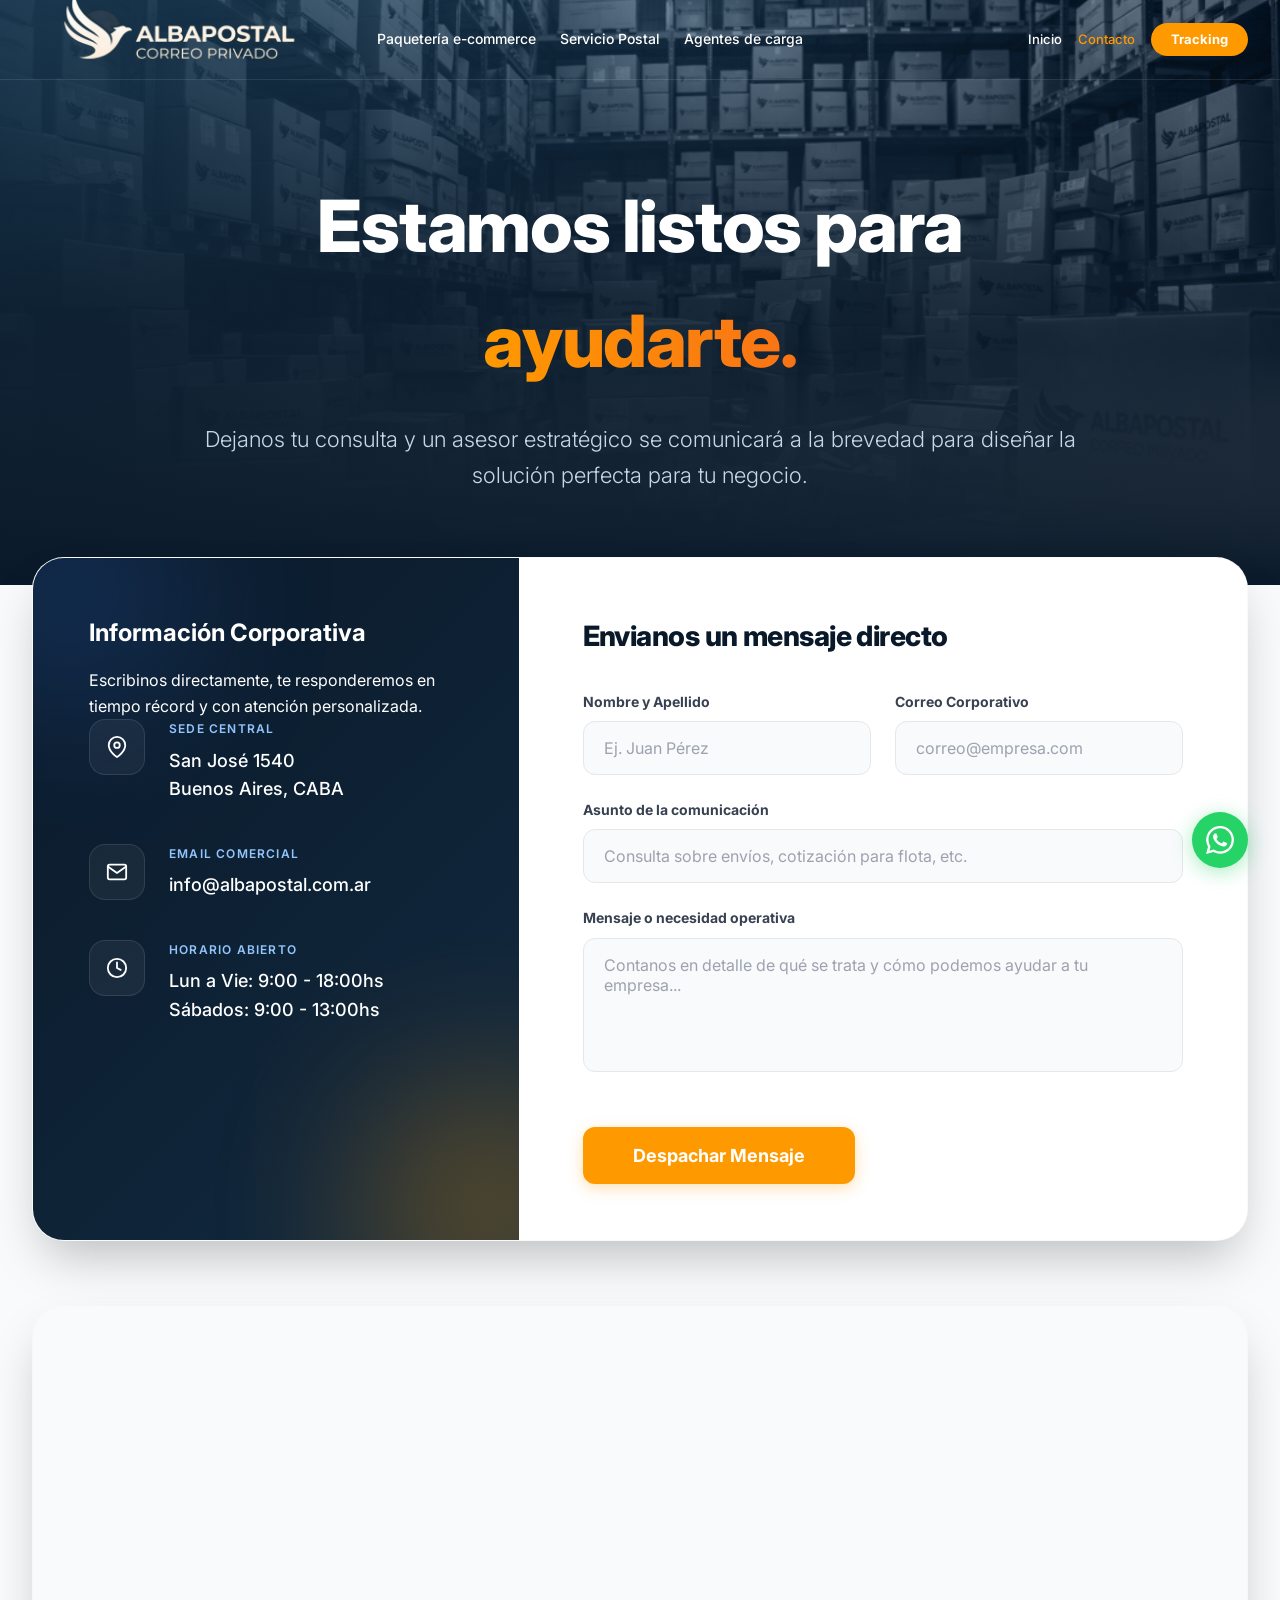
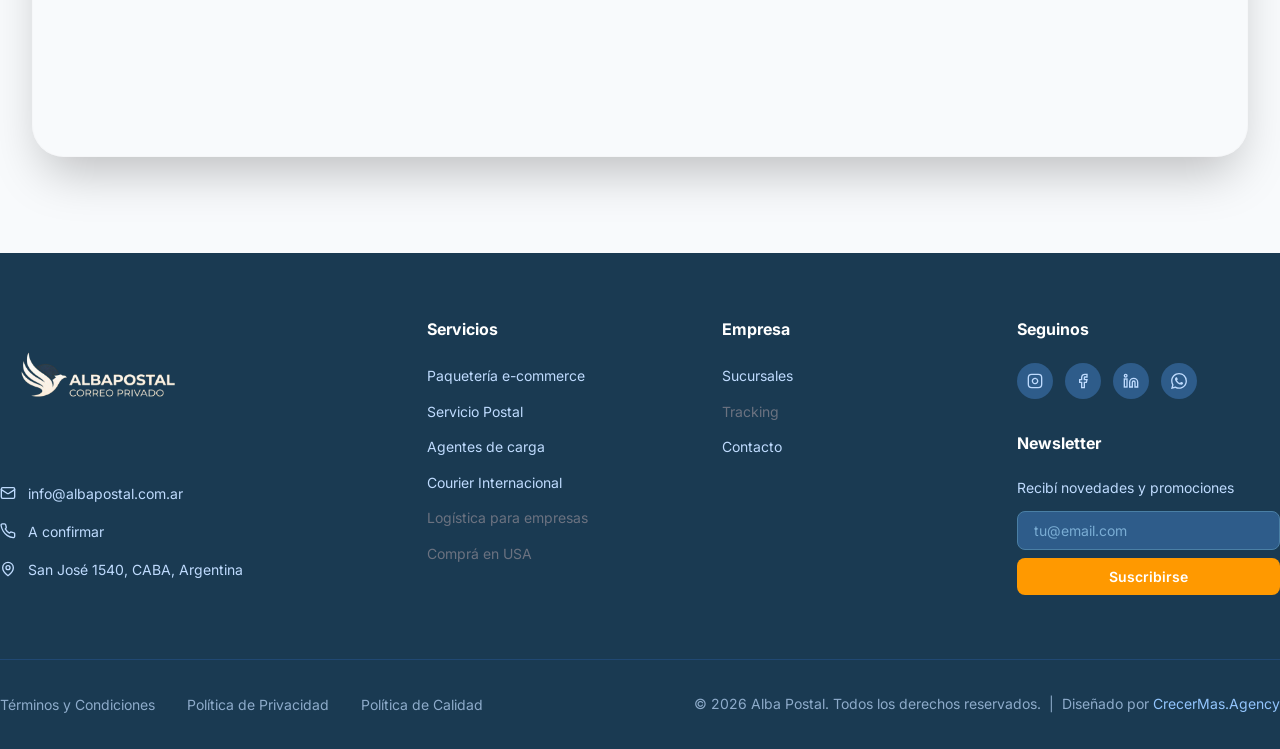
==== contacto.html @ b456ef8b "Initial commit: Alba Postal HTML/CSS/JS — full site Co-Authored-By: Claude Sonnet 4.6 <noreply@anthr" ====
<!DOCTYPE html>
<html lang="es">
<head>
  <meta charset="UTF-8">
  <meta name="viewport" content="width=device-width, initial-scale=1.0">
  <title>Contacto — Alba Postal</title>
  <meta name="description" content="Contactá a Alba Postal. Sede Central: San José 1540, CABA. Email: info@albapostal.com.ar">
  <link rel="preconnect" href="https://fonts.googleapis.com">
  <link rel="preconnect" href="https://fonts.gstatic.com" crossorigin>
  <link href="https://fonts.googleapis.com/css2?family=Inter:wght@300;400;500;600;700;800;900&display=swap" rel="stylesheet">
  <link rel="stylesheet" href="/css/styles.css">
</head>
<body>
  <div id="navbar-placeholder"></div>

  <div class="contacto-page">
    <!-- Dark background header -->
    <div class="contacto-bg">
      <img src="/images/contact_bg.jpg" alt="Contacto Alba Postal">
      <div class="contacto-overlay-grad"></div>
    </div>

    <div class="container contacto-inner">
      <!-- Header -->
      <div class="contacto-header">
        <h1>Estamos listos para <span class="gradient-text">ayudarte.</span></h1>
        <p>Dejanos tu consulta y un asesor estratégico se comunicará a la brevedad para diseñar la solución perfecta para tu negocio.</p>
      </div>

      <!-- Card -->
      <div class="contacto-card">
        <!-- Dark info panel -->
        <div class="contacto-dark">
          <div style="position:relative;z-index:1">
            <h3>Información Corporativa</h3>
            <p>Escribinos directamente, te responderemos en tiempo récord y con atención personalizada.</p>
            <div class="contacto-info-list">
              <div class="contacto-info-item">
                <div class="contacto-info-icon">
                  <svg width="22" height="22" viewBox="0 0 24 24" fill="none" stroke="white" stroke-width="2" stroke-linecap="round" stroke-linejoin="round"><path d="M21 10c0 7-9 13-9 13s-9-6-9-13a9 9 0 0 1 18 0z"/><circle cx="12" cy="10" r="3"/></svg>
                </div>
                <div>
                  <div class="contacto-info-label">Sede Central</div>
                  <div class="contacto-info-val">San José 1540<br>Buenos Aires, CABA</div>
                </div>
              </div>
              <div class="contacto-info-item">
                <div class="contacto-info-icon">
                  <svg width="22" height="22" viewBox="0 0 24 24" fill="none" stroke="white" stroke-width="2" stroke-linecap="round" stroke-linejoin="round"><path d="M4 4h16c1.1 0 2 .9 2 2v12c0 1.1-.9 2-2 2H4c-1.1 0-2-.9-2-2V6c0-1.1.9-2 2-2z"/><polyline points="22,6 12,13 2,6"/></svg>
                </div>
                <div>
                  <div class="contacto-info-label">Email Comercial</div>
                  <div class="contacto-info-val">info@albapostal.com.ar</div>
                </div>
              </div>
              <div class="contacto-info-item">
                <div class="contacto-info-icon">
                  <svg width="22" height="22" viewBox="0 0 24 24" fill="none" stroke="white" stroke-width="2" stroke-linecap="round" stroke-linejoin="round"><circle cx="12" cy="12" r="10"/><polyline points="12 6 12 12 16 14"/></svg>
                </div>
                <div>
                  <div class="contacto-info-label">Horario Abierto</div>
                  <div class="contacto-info-val">Lun a Vie: 9:00 - 18:00hs<br>Sábados: 9:00 - 13:00hs</div>
                </div>
              </div>
            </div>
          </div>
        </div>

        <!-- Form panel -->
        <div class="contacto-form-side">
          <h3>Envianos un mensaje directo</h3>
          <form class="service-form" style="display:flex;flex-direction:column;gap:1.5rem">
            <div style="display:grid;gap:1.5rem;grid-template-columns:1fr" class="contact-form-grid">
              <div>
                <label class="contacto-label">Nombre y Apellido</label>
                <input type="text" class="contacto-input" placeholder="Ej. Juan Pérez">
              </div>
              <div>
                <label class="contacto-label">Correo Corporativo</label>
                <input type="email" class="contacto-input" placeholder="correo@empresa.com">
              </div>
            </div>
            <div>
              <label class="contacto-label">Asunto de la comunicación</label>
              <input type="text" class="contacto-input" placeholder="Consulta sobre envíos, cotización para flota, etc.">
            </div>
            <div>
              <label class="contacto-label">Mensaje o necesidad operativa</label>
              <textarea rows="5" class="contacto-input" placeholder="Contanos en detalle de qué se trata y cómo podemos ayudar a tu empresa..."></textarea>
            </div>
            <div style="padding-top:1.5rem">
              <button type="submit" class="btn btn-accent btn-lg" style="padding-left:3rem;padding-right:3rem">Despachar Mensaje</button>
            </div>
          </form>
        </div>
      </div>

      <!-- Map -->
      <div class="contacto-map">
        <iframe
          src="https://maps.google.com/maps?q=San%20Jos%C3%A9%201540%2C%20Buenos%20Aires%2C%20Argentina&t=&z=15&ie=UTF8&iwloc=&output=embed"
          width="100%" height="450"
          style="border:0" allowfullscreen loading="lazy"
          referrerpolicy="no-referrer-when-downgrade"
          title="Ubicación Alba Postal">
        </iframe>
      </div>
    </div>
  </div>

  <div id="footer-placeholder"></div>
  <script src="/js/components.js"></script>
  <script src="/js/main.js"></script>
  <style>
    @media (min-width: 768px) { .contact-form-grid { grid-template-columns: 1fr 1fr !important; } }
  </style>
</body>
</html>
---- css/styles.css ----
/* ===========================
   ALBA POSTAL — CSS
   =========================== */

/* --- Variables --- */
:root {
  --primary:   #1A3A52;
  --secondary: #2E5C8A;
  --accent:    #FF9900;
  --light:     #F5F7FA;
  --dark:      #2C3E50;
  --navy:      #0A1929;
  --white:     #ffffff;
  --gray-50:   #F8FAFC;
  --gray-100:  #f3f4f6;
  --gray-200:  #e5e7eb;
  --gray-400:  #9ca3af;
  --gray-500:  #6b7280;
  --gray-600:  #4b5563;
  --gray-700:  #374151;
  --blue-100:  #dbeafe;
  --blue-200:  #bfdbfe;
  --font:      'Inter', system-ui, -apple-system, sans-serif;
  --radius-xl:  1rem;
  --radius-2xl: 1.5rem;
  --radius-3xl: 2rem;
  --shadow-md:  0 4px 6px -1px rgba(0,0,0,.1), 0 2px 4px -1px rgba(0,0,0,.06);
  --shadow-lg:  0 10px 15px -3px rgba(0,0,0,.1), 0 4px 6px -2px rgba(0,0,0,.05);
  --shadow-xl:  0 20px 25px -5px rgba(0,0,0,.1), 0 10px 10px -5px rgba(0,0,0,.04);
  --shadow-2xl: 0 25px 50px -12px rgba(0,0,0,.25);
}

/* --- Reset --- */
*, *::before, *::after { box-sizing: border-box; margin: 0; padding: 0; }
html { scroll-behavior: smooth; }
body { font-family: var(--font); color: var(--dark); background: #fff; line-height: 1.6; -webkit-font-smoothing: antialiased; }
img { display: block; max-width: 100%; }
a { text-decoration: none; }
button { cursor: pointer; font-family: inherit; border: none; background: none; }
ul { list-style: none; }
input, textarea, select { font-family: inherit; }

/* --- Container --- */
.container {
  max-width: 1280px;
  margin: 0 auto;
  padding: 0 1rem;
}
@media (min-width: 640px)  { .container { padding: 0 1.5rem; } }
@media (min-width: 1024px) { .container { padding: 0 2rem; } }

/* ===========================
   BUTTONS
   =========================== */
.btn {
  display: inline-flex;
  align-items: center;
  justify-content: center;
  gap: .5rem;
  font-weight: 700;
  border-radius: .75rem;
  transition: all .25s ease;
  cursor: pointer;
  white-space: nowrap;
  border: 2px solid transparent;
}
.btn-sm  { padding: .5rem 1.25rem; font-size: .875rem; }
.btn-md  { padding: .75rem 1.5rem; font-size: 1rem; }
.btn-lg  { padding: 1rem 2rem; font-size: 1.125rem; }

.btn-accent {
  background: var(--accent);
  color: #fff;
  border-color: var(--accent);
  box-shadow: 0 4px 15px rgba(255,153,0,.3);
}
.btn-accent:hover {
  background: #e68900;
  border-color: #e68900;
  transform: translateY(-2px);
  box-shadow: 0 8px 25px rgba(255,153,0,.4);
}
.btn-primary {
  background: var(--primary);
  color: #fff;
  border-color: var(--primary);
}
.btn-primary:hover {
  background: var(--secondary);
  border-color: var(--secondary);
  transform: translateY(-2px);
}
.btn-outline {
  background: transparent;
  color: var(--primary);
  border-color: var(--primary);
}
.btn-outline:hover {
  background: var(--primary);
  color: #fff;
  transform: translateY(-2px);
}
.btn-outline-white {
  background: transparent;
  color: #fff;
  border-color: rgba(255,255,255,.4);
}
.btn-outline-white:hover {
  background: rgba(255,255,255,.1);
  border-color: #fff;
}
.btn:disabled {
  opacity: .6;
  cursor: not-allowed;
  transform: none !important;
}

/* ===========================
   NAVBAR
   =========================== */
.navbar {
  position: fixed;
  top: 0; left: 0; right: 0;
  z-index: 1000;
  height: 80px;
  transition: background .4s ease, box-shadow .4s ease, border-color .4s ease;
  border-bottom: 1px solid transparent;
}
.navbar.transparent {
  background: transparent;
  border-bottom-color: rgba(255,255,255,.1);
}
.navbar.scrolled {
  background: rgba(255,255,255,.97);
  backdrop-filter: blur(20px);
  box-shadow: 0 10px 40px -10px rgba(0,0,0,.1);
  border-bottom-color: var(--gray-100);
}
.navbar-inner {
  display: flex;
  align-items: center;
  justify-content: space-between;
  gap: 1.5rem;
  height: 100%;
}
.navbar-logo img {
  height: 80px;
  width: auto;
  object-fit: contain;
  transform: scale(2.5);
  transform-origin: left center;
}
@media (max-width: 1279px) {
  .navbar-logo img {
    height: 48px;
    transform: none;
  }
}
@media (max-width: 639px) {
  .navbar-logo img { height: 40px; }
}
.navbar-nav {
  display: flex;
  flex: 1;
  justify-content: center;
  align-items: center;
  gap: 1.5rem;
}
.navbar-nav a {
  font-size: .875rem;
  font-weight: 500;
  white-space: nowrap;
  transition: color .2s;
}
.navbar.transparent .navbar-nav a       { color: #fff; }
.navbar.transparent .navbar-nav a:hover { color: var(--blue-200); }
.navbar.scrolled   .navbar-nav a        { color: var(--dark); }
.navbar.scrolled   .navbar-nav a:hover  { color: var(--accent); }
.navbar-nav a.active { color: var(--accent) !important; }

.navbar-right {
  display: flex;
  align-items: center;
  gap: 1rem;
  flex-shrink: 0;
}
.navbar-right a {
  font-size: .8125rem;
  font-weight: 500;
  white-space: nowrap;
  transition: color .2s;
}
.navbar.transparent .navbar-right a        { color: #fff; }
.navbar.transparent .navbar-right a:hover  { color: var(--blue-200); }
.navbar.scrolled   .navbar-right a         { color: var(--dark); }
.navbar.scrolled   .navbar-right a:hover   { color: var(--accent); }
.navbar-right a.active { color: var(--accent) !important; }

.tracking-badge {
  display: inline-flex;
  align-items: center;
  padding: .375rem 1.25rem;
  border-radius: 9999px;
  background: var(--accent);
  color: #fff;
  font-size: .8125rem;
  font-weight: 700;
  cursor: not-allowed;
}

/* Hamburger */
.hamburger {
  display: none;
  padding: .5rem;
  border-radius: .5rem;
  transition: background .2s;
}
.navbar.transparent .hamburger { color: #fff; }
.navbar.scrolled   .hamburger  { color: var(--dark); }
.hamburger:hover { background: rgba(128,128,128,.1); }

/* Mobile menu */
.mobile-menu {
  display: none;
  background: #fff;
  border-top: 1px solid var(--gray-100);
  box-shadow: 0 15px 30px rgba(0,0,0,.1);
}
.mobile-menu.open { display: block; }
.mobile-menu-inner {
  max-width: 1280px;
  margin: 0 auto;
  padding: 1rem 1rem 1.25rem;
  display: flex;
  flex-direction: column;
  gap: .5rem;
}
.mobile-menu a {
  display: block;
  padding: .5rem .75rem;
  border-radius: .5rem;
  font-weight: 500;
  color: var(--dark);
  transition: background .15s, color .15s;
}
.mobile-menu a:hover { background: var(--light); color: var(--accent); }
.mobile-menu-label {
  padding: .5rem .75rem 0;
  font-size: .75rem;
  font-weight: 700;
  color: var(--gray-400);
  text-transform: uppercase;
  letter-spacing: .1em;
}
.mobile-menu-sub { padding-left: 1rem; border-left: 2px solid var(--light); margin-left: .75rem; }
.mobile-menu-sub a { font-size: .875rem; color: var(--gray-700); }
.mobile-tracking-badge {
  display: block;
  text-align: center;
  padding: .5rem .75rem;
  background: var(--accent);
  color: #fff;
  border-radius: .5rem;
  font-size: .875rem;
  font-weight: 700;
  cursor: not-allowed;
  margin-top: .5rem;
}

@media (max-width: 1279px) {
  .navbar-nav, .navbar-right { display: none; }
  .hamburger { display: flex; align-items: center; justify-content: center; }
}

/* ===========================
   FOOTER
   =========================== */
.footer {
  background: var(--primary);
  color: #fff;
}
.footer-inner {
  padding: 4rem 0 2rem;
}
.footer-grid {
  display: grid;
  grid-template-columns: 1fr;
  gap: 3rem 2rem;
  margin-bottom: 4rem;
}
@media (min-width: 768px)  { .footer-grid { grid-template-columns: 1fr 1fr; } }
@media (min-width: 1024px) { .footer-grid { grid-template-columns: 1.5fr 1fr 1fr 1fr; } }

.footer-logo img { max-width: 200px; height: auto; }
.footer-contact { margin-top: 2rem; display: flex; flex-direction: column; gap: 1rem; }
.footer-contact-item { display: flex; align-items: flex-start; gap: .75rem; font-size: .875rem; color: var(--blue-200); }
.footer-contact-item a { color: inherit; transition: color .2s; }
.footer-contact-item a:hover { color: var(--accent); }
.footer-contact-item svg { flex-shrink: 0; margin-top: 2px; }

.footer-col h4 { font-size: 1rem; font-weight: 700; margin-bottom: 1.25rem; }
.footer-col ul { display: flex; flex-direction: column; gap: .625rem; }
.footer-col ul a { font-size: .875rem; color: var(--blue-200); transition: color .2s; }
.footer-col ul a:hover { color: var(--accent); }
.footer-col ul .disabled { font-size: .875rem; color: var(--gray-500); cursor: not-allowed; }

.social-links { display: flex; gap: .75rem; margin-bottom: 2rem; }
.social-link {
  width: 2.25rem; height: 2.25rem;
  border-radius: 50%;
  background: var(--secondary);
  color: var(--blue-200);
  display: flex; align-items: center; justify-content: center;
  transition: background .2s, color .2s;
}
.social-link:hover { background: var(--accent); color: #fff; }

.newsletter-form { display: flex; flex-direction: column; gap: .5rem; }
.newsletter-form p { font-size: .875rem; color: var(--blue-200); margin-bottom: .25rem; }
.newsletter-input {
  width: 100%;
  padding: .625rem 1rem;
  border-radius: .5rem;
  border: 1px solid #4a7fa5;
  background: var(--secondary);
  color: #fff;
  font-size: .875rem;
  outline: none;
  transition: border-color .2s;
}
.newsletter-input::placeholder { color: #7aadd4; }
.newsletter-input:focus { border-color: var(--accent); }
.newsletter-btn {
  width: 100%;
  padding: .625rem 1rem;
  border-radius: .5rem;
  background: var(--accent);
  color: #fff;
  font-size: .875rem;
  font-weight: 600;
  transition: background .2s;
}
.newsletter-btn:hover { background: #e68900; }

.footer-bottom {
  border-top: 1px solid rgba(59,130,246,.2);
  padding-top: 2rem;
  display: flex;
  flex-direction: column;
  align-items: center;
  gap: 1rem;
  text-align: center;
}
@media (min-width: 1024px) {
  .footer-bottom { flex-direction: row; justify-content: space-between; text-align: left; }
}
.footer-legal { display: flex; flex-wrap: wrap; justify-content: center; gap: .5rem 2rem; }
.footer-legal a { font-size: .875rem; color: rgba(191,219,254,.7); transition: color .2s; }
.footer-legal a:hover { color: #fff; }
.footer-copy { font-size: .875rem; color: rgba(191,219,254,.7); }
.footer-copy a { color: #93c5fd; transition: color .2s; }
.footer-copy a:hover { color: #fff; }

/* ===========================
   WHATSAPP FLOAT
   =========================== */
.whatsapp-float {
  position: fixed;
  bottom: 2rem;
  right: 2rem;
  z-index: 999;
  width: 3.5rem; height: 3.5rem;
  border-radius: 50%;
  background: #25D366;
  color: #fff;
  display: flex; align-items: center; justify-content: center;
  box-shadow: 0 4px 20px rgba(37,211,102,.4);
  transition: transform .3s, box-shadow .3s;
  animation: bounce 2s infinite;
}
.whatsapp-float:hover {
  transform: scale(1.1) !important;
  animation: none;
  box-shadow: 0 8px 30px rgba(37,211,102,.5);
}
@keyframes bounce {
  0%, 100% { transform: translateY(0); }
  50%       { transform: translateY(-8px); }
}

/* ===========================
   ANIMATIONS
   =========================== */
@keyframes fadeInUp {
  from { opacity: 0; transform: translateY(24px); }
  to   { opacity: 1; transform: translateY(0); }
}
@keyframes pulse {
  0%, 100% { opacity: 1; }
  50%       { opacity: .5; }
}
@keyframes spin {
  to { transform: rotate(360deg); }
}
.animate-fade-in-up { animation: fadeInUp .8s ease-out forwards; }
.animate-pulse { animation: pulse 2s cubic-bezier(.4,0,.6,1) infinite; }

/* ===========================
   COMMON SECTION STYLES
   =========================== */
.section-tag {
  display: block;
  font-size: .75rem;
  font-weight: 700;
  text-transform: uppercase;
  letter-spacing: .15em;
  color: var(--accent);
  margin-bottom: 1rem;
}
.section-title {
  font-size: clamp(2rem, 5vw, 3.5rem);
  font-weight: 800;
  color: var(--primary);
  line-height: 1.1;
  letter-spacing: -.02em;
}
.section-subtitle {
  font-size: 1.125rem;
  color: var(--gray-500);
  max-width: 42rem;
  line-height: 1.7;
}
.gradient-text {
  background: linear-gradient(to right, var(--accent), #f97316);
  -webkit-background-clip: text;
  background-clip: text;
  -webkit-text-fill-color: transparent;
}

/* ===========================
   HERO (HOME)
   =========================== */
.hero {
  position: relative;
  min-height: 100vh;
  background: var(--navy);
  display: flex; align-items: center; justify-content: center;
  overflow: hidden;
}
.hero-slide {
  position: absolute;
  inset: 0;
  opacity: 0;
  transition: opacity 1s ease-in-out;
}
.hero-slide.active { opacity: 1; }
.hero-slide img {
  width: 100%; height: 100%;
  object-fit: cover;
  opacity: .8;
}
.hero-overlay-t {
  position: absolute; inset: 0;
  background: linear-gradient(to top, var(--navy), rgba(10,25,41,.7) 50%, transparent);
}
.hero-overlay-l {
  position: absolute; inset: 0;
  background: linear-gradient(to right, rgba(26,58,82,.9), transparent);
}
.hero-grid-overlay {
  position: absolute; inset: 0;
  background-image: url("data:image/svg+xml,%3Csvg width='40' height='40' xmlns='http://www.w3.org/2000/svg'%3E%3Cpath d='M0 0h40v1v39H0z' fill='rgba(255,255,255,0.03)'/%3E%3C/svg%3E");
  opacity: .3;
  mix-blend-mode: overlay;
  pointer-events: none;
}
.hero-content {
  position: relative; z-index: 10;
  width: 100%;
  padding: 7rem 0 4rem;
}
.hero-tag {
  display: inline-flex;
  align-items: center;
  gap: .5rem;
  padding: .375rem 1rem;
  border-radius: 9999px;
  background: rgba(255,255,255,.05);
  border: 1px solid rgba(255,255,255,.1);
  backdrop-filter: blur(8px);
  margin-bottom: 1.5rem;
}
.hero-tag-dot {
  width: 8px; height: 8px;
  border-radius: 50%;
  background: var(--accent);
  animation: pulse 2s infinite;
  flex-shrink: 0;
}
.hero-tag span:last-child {
  font-size: .75rem;
  font-weight: 500;
  letter-spacing: .1em;
  text-transform: uppercase;
  color: var(--blue-100);
}
.hero-h1 {
  font-size: clamp(2.25rem, 5vw, 5rem);
  font-weight: 900;
  color: #fff;
  line-height: 1.08;
  letter-spacing: -.03em;
  margin-bottom: 1.5rem;
  text-shadow: 0 4px 30px rgba(0,0,0,.4);
}
.hero-p {
  font-size: clamp(1rem, 2vw, 1.375rem);
  color: rgba(219,234,254,.9);
  font-weight: 300;
  max-width: 42rem;
  margin-bottom: 2.5rem;
  line-height: 1.7;
}
.hero-dots {
  position: absolute;
  bottom: 2rem; left: 50%;
  transform: translateX(-50%);
  display: flex; gap: .625rem;
  z-index: 10;
}
.hero-dot {
  width: 8px; height: 8px;
  border-radius: 9999px;
  background: rgba(255,255,255,.3);
  border: none;
  cursor: pointer;
  transition: background .3s, width .3s;
}
.hero-dot.active { background: var(--accent); width: 24px; }

/* ===========================
   STATS
   =========================== */
.stats-section { padding: 4rem 0; background: #fff; }
.stats-title { font-size: clamp(1.5rem, 3vw, 2rem); font-weight: 700; color: var(--primary); text-align: center; margin-bottom: 3rem; }
.stats-grid { display: grid; grid-template-columns: repeat(2, 1fr); gap: 1.5rem; }
@media (min-width: 1024px) { .stats-grid { grid-template-columns: repeat(4, 1fr); } }
.stat-card {
  display: flex; flex-direction: column; align-items: center; text-align: center;
  padding: 2rem;
  background: var(--light);
  border-radius: var(--radius-xl);
  transition: box-shadow .3s, transform .3s;
}
.stat-card:hover { box-shadow: var(--shadow-lg); transform: translateY(-4px); }
.stat-icon { color: var(--accent); margin-bottom: 1rem; }
.stat-value { font-size: 2.25rem; font-weight: 700; color: var(--primary); margin-bottom: .25rem; }
.stat-label { font-size: .875rem; font-weight: 500; color: var(--gray-500); }

/* ===========================
   SERVICES SECTION (HOME)
   =========================== */
.services-section {
  padding: 6rem 0;
  background: linear-gradient(to bottom, var(--light), #fff);
  position: relative; overflow: hidden;
}
.services-section::before {
  content: '';
  position: absolute; top: 0; right: 0;
  width: 24rem; height: 24rem;
  background: rgba(255,153,0,.05);
  border-radius: 50%;
  filter: blur(60px);
  pointer-events: none;
}
.services-header { text-align: center; margin-bottom: 5rem; }
.services-grid { display: grid; gap: 1.5rem; grid-template-columns: 1fr; }
@media (min-width: 640px)  { .services-grid { grid-template-columns: repeat(2, 1fr); } }
@media (min-width: 1024px) { .services-grid { grid-template-columns: repeat(3, 1fr); } }

.service-card {
  display: flex; flex-direction: column;
  background: #fff;
  border: 1px solid var(--gray-100);
  border-radius: 1rem;
  overflow: hidden;
  transition: box-shadow .5s, transform .5s;
  opacity: 0; transform: translateY(3rem);
}
.service-card.visible { opacity: 1; transform: translateY(0); }
.service-card.active-card:hover { box-shadow: var(--shadow-2xl); transform: translateY(-12px); }
.service-card.inactive-card { cursor: not-allowed; }

.service-card-img {
  position: relative;
  height: 14rem;
  background: var(--navy);
  overflow: hidden;
}
.service-card-img img {
  width: 100%; height: 100%;
  object-fit: cover;
  transition: transform .7s ease, opacity .5s;
  mix-blend-mode: luminosity;
  opacity: .7;
}
.service-card.active-card:hover .service-card-img img { transform: scale(1.1); opacity: .9; }
.service-card.inactive-card .service-card-img img { opacity: .4; filter: grayscale(1); }
.service-card-gradient {
  position: absolute; inset: 0;
  background: linear-gradient(to top, var(--primary) 0%, rgba(26,58,82,.3) 60%, transparent);
  transition: opacity .5s;
}
.service-card-bar {
  position: absolute; bottom: 0; left: 0;
  height: 3px;
  background: var(--accent);
  width: 0;
  transition: width .5s ease;
}
.service-card.active-card:hover .service-card-bar { width: 100%; }
.service-card-title-img {
  position: absolute; bottom: 0; left: 0; right: 0;
  padding: 1.25rem;
  z-index: 2;
}
.service-card-title-img h3 { font-size: 1.125rem; font-weight: 700; color: #fff; line-height: 1.3; }
.service-badge {
  position: absolute; top: 1rem; right: 1rem;
  z-index: 3;
  font-size: .625rem;
  font-weight: 800;
  text-transform: uppercase;
  letter-spacing: .1em;
  color: #fff;
  padding: .375rem .75rem;
  border-radius: 9999px;
  backdrop-filter: blur(8px);
}
.service-badge.popular { background: var(--accent); box-shadow: 0 4px 12px rgba(255,153,0,.4); }
.service-badge.soon    { background: rgba(75,85,99,.8); }

.service-card-body {
  padding: 1.5rem;
  display: flex; flex-direction: column; flex: 1;
  position: relative;
}
.service-card-left-bar {
  position: absolute; left: 0; top: 1.5rem; bottom: 1.5rem;
  width: 2px; background: var(--accent);
  transform-origin: top;
  transform: scaleY(0);
  opacity: 0;
  transition: transform .5s, opacity .5s;
}
.service-card.active-card:hover .service-card-left-bar { transform: scaleY(1); opacity: 1; }
.service-card-body p { font-size: 1rem; color: var(--gray-600); line-height: 1.6; flex: 1; margin-bottom: 1.25rem; padding-left: .75rem; }
.service-card-link {
  display: inline-flex; align-items: center; gap: .5rem;
  font-size: .875rem; font-weight: 700;
  color: var(--secondary);
  padding-left: .75rem;
  transition: color .3s;
}
.service-card.active-card:hover .service-card-link { color: var(--accent); }
.service-card-link svg { transition: transform .3s; }
.service-card.active-card:hover .service-card-link svg { transform: translateX(8px); }
.service-unavailable {
  display: inline-flex; align-items: center; gap: .375rem;
  font-size: .875rem; font-weight: 500; color: var(--gray-400);
  padding-left: .75rem;
}
.service-unavailable-dot { width: 8px; height: 8px; border-radius: 50%; background: var(--gray-300); flex-shrink: 0; }

/* ===========================
   ABOUT SECTION
   =========================== */
.about-section { padding: 5rem 0; background: #fff; position: relative; overflow: hidden; }
.about-section::before {
  content: '';
  position: absolute; top: 0; right: 0;
  transform: translate(33%, -12%);
  width: 50rem; height: 50rem;
  background: var(--light);
  border-radius: 50%;
  filter: blur(80px);
  opacity: .6;
  pointer-events: none;
}
.about-grid { display: grid; gap: 4rem; align-items: stretch; }
@media (min-width: 1024px) { .about-grid { grid-template-columns: 1fr 1fr; } }
.about-img-wrap {
  position: relative;
  border-radius: 1.5rem;
  overflow: hidden;
  box-shadow: var(--shadow-2xl);
  min-height: 280px;
}
@media (min-width: 640px)  { .about-img-wrap { min-height: 400px; } }
@media (min-width: 1024px) { .about-img-wrap { min-height: 500px; } }
.about-img-wrap img {
  position: absolute; inset: 0;
  width: 100%; height: 100%;
  object-fit: cover;
  transition: transform 1s ease;
}
.about-img-wrap:hover img { transform: scale(1.05); }
.about-img-overlay1 {
  position: absolute; inset: 0;
  background: var(--navy);
  mix-blend-mode: color;
  opacity: .2;
  transition: opacity .5s;
}
.about-img-wrap:hover .about-img-overlay1 { opacity: 0; }
.about-img-overlay2 {
  position: absolute; inset: 0;
  background: linear-gradient(to top, rgba(10,25,41,.9) 0%, rgba(10,25,41,.2) 50%, transparent);
}
.about-img-footer {
  position: absolute; bottom: 2rem; left: 2rem; right: 2rem;
  display: flex; justify-content: space-between; align-items: flex-end;
}
.about-img-footer img { height: 5rem; width: auto; object-fit: contain; opacity: 1; transition: transform .5s; }
.about-img-wrap:hover .about-img-footer img { transform: translateY(-4px); }
.about-status {
  display: flex; align-items: center; gap: .5rem;
}
.about-status-dot {
  width: 8px; height: 8px;
  border-radius: 50%; background: var(--accent);
  animation: pulse 2s infinite;
}
.about-status span { font-size: .75rem; letter-spacing: .1em; text-transform: uppercase; font-weight: 600; color: rgba(255,255,255,.8); }

.about-content {}
.about-badge {
  display: inline-block;
  padding: .375rem 1rem;
  border-radius: 9999px;
  background: rgba(26,58,82,.05);
  border: 1px solid rgba(255,153,0,.2);
  color: var(--accent);
  font-size: .75rem; font-weight: 700;
  text-transform: uppercase;
  letter-spacing: .1em;
  margin-bottom: 1.5rem;
}
.about-h2 {
  font-size: clamp(1.75rem, 4vw, 3rem);
  font-weight: 800;
  color: var(--primary);
  line-height: 1.15;
  letter-spacing: -.02em;
  margin-bottom: 2rem;
}
.about-text { display: flex; flex-direction: column; gap: 1rem; margin-bottom: 2.5rem; }
.about-text p { font-size: 1rem; color: var(--gray-600); line-height: 1.75; font-weight: 300; }
@media (min-width: 640px) { .about-text p { font-size: 1.125rem; } }
.about-highlights { display: grid; grid-template-columns: 1fr 1fr; gap: 1rem; margin-bottom: 2.5rem; }
.about-highlight-item {
  display: flex; align-items: center; gap: .75rem;
  padding: .75rem;
  background: var(--light);
  border-radius: .75rem;
  border: 1px solid var(--gray-100);
}
.about-highlight-check {
  flex-shrink: 0;
  width: 1.5rem; height: 1.5rem;
  border-radius: 50%;
  background: var(--accent);
  display: flex; align-items: center; justify-content: center;
  box-shadow: 0 4px 10px rgba(255,153,0,.3);
}
.about-highlight-item span { font-size: .875rem; font-weight: 600; color: var(--primary); }

/* ===========================
   TRACKING SECTION
   =========================== */
.tracking-section {
  padding: 6rem 0;
  background: linear-gradient(135deg, var(--accent) 0%, #f97316 50%, #f59e0b 100%);
  position: relative; overflow: hidden;
}
.tracking-section::before {
  content: '';
  position: absolute; top: 0; left: 0;
  width: 600px; height: 600px;
  background: rgba(255,255,255,.1);
  border-radius: 50%;
  filter: blur(120px);
  transform: translate(-50%, -50%);
  pointer-events: none;
}
.tracking-section::after {
  content: '';
  position: absolute; bottom: 0; right: 0;
  width: 500px; height: 500px;
  background: rgba(251,191,36,.2);
  border-radius: 50%;
  filter: blur(100px);
  transform: translate(33%, 33%);
  pointer-events: none;
}
.tracking-bg-img {
  position: absolute; inset: 0;
  background: url('/images/box_ecommerce.jpg') center/cover no-repeat;
  opacity: .05;
  mix-blend-mode: multiply;
  pointer-events: none;
}
.tracking-grid {
  position: relative; z-index: 1;
  display: grid; gap: 4rem; align-items: center;
}
@media (min-width: 1024px) { .tracking-grid { grid-template-columns: 1fr 1.1fr; } }
.tracking-label {
  display: inline-flex; align-items: center; gap: .5rem;
  padding: .375rem 1rem;
  border: 1px solid rgba(255,255,255,.2);
  border-radius: 9999px;
  background: rgba(255,255,255,.1);
  backdrop-filter: blur(8px);
  font-size: .75rem; font-weight: 700;
  text-transform: uppercase; letter-spacing: .1em;
  color: rgba(255,255,255,.7);
  margin-bottom: 1.5rem;
}
.tracking-label-dot { width: 6px; height: 6px; border-radius: 50%; background: #fff; animation: pulse 2s infinite; flex-shrink: 0; }
.tracking-h2 {
  font-size: clamp(2.5rem, 5vw, 3.5rem);
  font-weight: 800;
  color: #fff;
  line-height: 1.1;
  letter-spacing: -.02em;
  margin-bottom: 1.5rem;
}
.tracking-h2 .highlight { color: #fff; text-shadow: 0 2px 8px rgba(0,0,0,.25); }
.tracking-p { font-size: 1.125rem; color: rgba(255,255,255,.75); font-weight: 300; line-height: 1.7; max-width: 28rem; margin-bottom: 2.5rem; }
.tracking-stats { display: grid; grid-template-columns: repeat(3, 1fr); gap: 1rem; margin-bottom: 2.5rem; }
.tracking-stat {
  text-align: center;
  background: rgba(255,255,255,.1);
  backdrop-filter: blur(8px);
  border: 1px solid rgba(255,255,255,.2);
  border-radius: 1rem;
  padding: 1rem .5rem;
}
.tracking-stat-val { font-size: 1.5rem; font-weight: 900; color: #fff; }
.tracking-stat-lbl { font-size: .75rem; color: rgba(255,255,255,.6); font-weight: 500; margin-top: 2px; }
.tracking-pills { display: flex; flex-wrap: wrap; gap: .625rem; }
.tracking-pill {
  display: inline-flex; align-items: center; gap: .375rem;
  padding: .5rem 1rem;
  background: rgba(255,255,255,.15);
  border: 1px solid rgba(255,255,255,.25);
  border-radius: 9999px;
  font-size: .875rem; font-weight: 600; color: #fff;
  backdrop-filter: blur(8px);
  transition: background .2s;
}
.tracking-pill:hover { background: rgba(255,255,255,.25); }
.tracking-pill-dot { width: 6px; height: 6px; border-radius: 50%; background: #fff; flex-shrink: 0; }
.tracking-card {
  background: #fff;
  border-radius: 2rem;
  padding: 2rem 2.5rem;
  box-shadow: 0 25px 60px rgba(120,60,0,.3);
  position: relative;
}
.tracking-card-bar {
  position: absolute; top: 0; left: 2rem; right: 2rem;
  height: 3px;
  background: linear-gradient(to right, var(--accent), #f59e0b, var(--accent));
  border-radius: 9999px;
  transform: translateY(-50%);
}
.tracking-card-header { display: flex; align-items: center; gap: 1rem; margin-bottom: 2rem; }
.tracking-card-icon {
  width: 3.5rem; height: 3.5rem;
  background: linear-gradient(135deg, var(--accent), #f59e0b);
  border-radius: 1rem;
  display: flex; align-items: center; justify-content: center;
  box-shadow: 0 8px 20px rgba(255,153,0,.3);
  flex-shrink: 0;
}
.tracking-card-header h3 { font-size: 1.25rem; font-weight: 800; color: var(--primary); }
.tracking-card-header p  { font-size: .875rem; color: var(--gray-400); }
.tracking-input-wrap { position: relative; }
.tracking-input {
  width: 100%;
  padding: 1rem 3.5rem 1rem 1.25rem;
  border-radius: .75rem;
  background: var(--gray-50);
  border: 2px solid var(--gray-200);
  font-family: monospace;
  font-size: 1rem;
  letter-spacing: .1em;
  color: var(--primary);
  outline: none;
  transition: border-color .2s;
}
.tracking-input::placeholder { color: var(--gray-400); letter-spacing: .05em; }
.tracking-input:focus { border-color: var(--accent); }
.tracking-input-icon { position: absolute; right: 1rem; top: 50%; transform: translateY(-50%); color: var(--gray-300); }
.tracking-submit {
  width: 100%;
  display: flex; align-items: center; justify-content: center; gap: .75rem;
  background: linear-gradient(to right, var(--primary), #0d2540);
  color: #fff;
  font-weight: 700; font-size: 1.125rem;
  padding: 1rem 2rem;
  border-radius: .75rem;
  border: none;
  transition: all .3s;
  box-shadow: 0 8px 20px rgba(26,58,82,.2);
  margin-top: 1rem;
}
.tracking-submit:hover { background: linear-gradient(to right, #0d2540, var(--primary)); transform: scale(1.02); }
.tracking-timeline {
  background: var(--gray-50);
  border: 1px solid var(--gray-100);
  border-radius: 1rem;
  padding: 1.25rem;
  margin-top: 2rem;
}
.tracking-timeline-title { font-size: .75rem; font-weight: 700; color: var(--gray-400); text-transform: uppercase; letter-spacing: .1em; margin-bottom: 1rem; }
.tracking-steps { display: flex; flex-direction: column; gap: .75rem; }
.tracking-step { display: flex; align-items: center; gap: .75rem; }
.tracking-step-dot {
  width: 1.25rem; height: 1.25rem;
  border-radius: 50%;
  flex-shrink: 0;
  display: flex; align-items: center; justify-content: center;
}
.tracking-step-dot.done    { background: #22c55e; }
.tracking-step-dot.active  { background: var(--accent); box-shadow: 0 0 0 4px rgba(255,153,0,.2); }
.tracking-step-dot.pending { background: var(--gray-200); }
.tracking-step-done-icon { font-size: .625rem; font-weight: 900; color: #fff; }
.tracking-step-active-dot { width: 8px; height: 8px; border-radius: 50%; background: #fff; }
.tracking-step-info { display: flex; justify-content: space-between; align-items: center; flex: 1; min-width: 0; }
.tracking-step-info .label { font-size: .875rem; font-weight: 600; color: var(--gray-700); white-space: nowrap; overflow: hidden; text-overflow: ellipsis; }
.tracking-step-info .label.pending { color: var(--gray-400); }
.tracking-step-info .time  { font-size: .75rem; color: var(--gray-400); flex-shrink: 0; margin-left: .5rem; }
.tracking-step-info .time.active { color: var(--accent); font-weight: 700; }

/* ===========================
   CTA SECTION
   =========================== */
.cta-section {
  padding: 6rem 0;
  background: linear-gradient(135deg, var(--navy) 0%, var(--primary) 50%, var(--navy) 100%);
  position: relative; overflow: hidden;
}
.cta-section::before {
  content: '';
  position: absolute; top: -6rem; left: -6rem;
  width: 24rem; height: 24rem;
  background: rgba(255,153,0,.2);
  border-radius: 50%; filter: blur(80px);
  pointer-events: none;
}
.cta-section::after {
  content: '';
  position: absolute; bottom: -6rem; right: -6rem;
  width: 24rem; height: 24rem;
  background: rgba(59,130,246,.2);
  border-radius: 50%; filter: blur(80px);
  pointer-events: none;
}
.cta-inner { max-width: 56rem; margin: 0 auto; text-align: center; position: relative; z-index: 1; }
.cta-h2 {
  font-size: clamp(1.75rem, 4vw, 3rem);
  font-weight: 800; color: #fff;
  letter-spacing: -.02em;
  margin-bottom: 1rem;
}
.cta-p { font-size: 1.125rem; color: var(--blue-200); margin-bottom: 2.5rem; font-weight: 300; }
.cta-form-box {
  background: rgba(255,255,255,.1);
  backdrop-filter: blur(20px);
  border: 1px solid rgba(255,255,255,.2);
  border-radius: 1.5rem;
  padding: 2.5rem;
  max-width: 48rem; margin: 0 auto;
  text-align: left;
}
.cta-form-grid { display: grid; gap: 1.25rem; }
@media (min-width: 768px) { .cta-form-grid { grid-template-columns: 1fr 1fr; } }
.cta-form-label { display: block; font-size: .875rem; font-weight: 600; color: var(--blue-100); margin-bottom: .5rem; margin-left: .25rem; }
.cta-form-input,
.cta-form-textarea {
  width: 100%;
  padding: 1rem 1.25rem;
  background: rgba(255,255,255,.05);
  border: 1px solid rgba(255,255,255,.1);
  border-radius: .75rem;
  color: #fff;
  font-size: 1rem;
  outline: none;
  transition: background .2s, border-color .2s;
}
.cta-form-input::placeholder,
.cta-form-textarea::placeholder { color: rgba(147,197,253,.5); }
.cta-form-input:focus,
.cta-form-textarea:focus {
  background: rgba(255,255,255,.1);
  border-color: var(--accent);
  box-shadow: 0 0 0 3px rgba(255,153,0,.2);
}
.cta-form-textarea { resize: none; }
.cta-success {
  text-align: center;
  padding: 2.5rem 0;
  display: none;
}
.cta-success.show { display: block; animation: fadeInUp .5s ease-out; }
.cta-success-icon {
  width: 4rem; height: 4rem;
  background: rgba(34,197,94,.2);
  border: 1px solid rgba(34,197,94,.5);
  border-radius: 50%;
  display: flex; align-items: center; justify-content: center;
  margin: 0 auto 1rem;
  color: #4ade80;
}
.cta-success h3 { font-size: 1.5rem; font-weight: 700; color: #fff; margin-bottom: .5rem; }
.cta-success p  { color: var(--blue-200); }

/* ===========================
   PAGE HERO (Service pages)
   =========================== */
.page-hero {
  position: relative;
  padding: 8rem 0 5rem;
  background: var(--navy);
  overflow: hidden;
}
@media (min-width: 1024px) { .page-hero { padding: 12rem 0 8rem; } }
.page-hero-bg {
  position: absolute; inset: 0;
}
.page-hero-bg img {
  width: 100%; height: 100%;
  object-fit: cover;
  opacity: .4;
}
.page-hero-overlay-r {
  position: absolute; inset: 0;
  background: linear-gradient(to right, var(--navy) 30%, rgba(10,25,41,.8) 60%, rgba(10,25,41,.3));
}
.page-hero-overlay-t {
  position: absolute; inset: 0;
  background: linear-gradient(to top, var(--navy), transparent);
}
.page-hero-content { position: relative; z-index: 2; }
.page-hero-tag {
  display: inline-block;
  padding: .25rem .75rem;
  border-radius: 9999px;
  background: rgba(255,153,0,.1);
  border: 1px solid rgba(255,153,0,.2);
  font-size: .75rem; font-weight: 700;
  text-transform: uppercase; letter-spacing: .15em;
  color: var(--accent);
  margin-bottom: 1.5rem;
}
.page-hero-h1 {
  font-size: clamp(2.25rem, 5vw, 4.5rem);
  font-weight: 800;
  color: #fff;
  line-height: 1.1;
  letter-spacing: -.02em;
  margin-bottom: 1.5rem;
}
.page-hero-p {
  font-size: clamp(1rem, 2vw, 1.375rem);
  color: rgba(219,234,254,.9);
  font-weight: 300;
  max-width: 40rem;
  line-height: 1.7;
  margin-bottom: 2.5rem;
}

/* ===========================
   FORM (Service pages — dark bg)
   =========================== */
.form-section-dark {
  background: linear-gradient(135deg, var(--navy), var(--primary) 60%, #0d2540);
  position: relative; overflow: hidden;
  padding: 6rem 0;
}
.form-section-dark::before {
  content: '';
  position: absolute; top: 0; right: 0;
  width: 24rem; height: 24rem;
  background: rgba(255,153,0,.05);
  border-radius: 50%; filter: blur(60px);
  pointer-events: none;
}
.form-section-dark::after {
  content: '';
  position: absolute; bottom: 0; left: 0;
  width: 20rem; height: 20rem;
  background: rgba(255,255,255,.05);
  border-radius: 50%; filter: blur(60px);
  pointer-events: none;
}
.form-section-header { text-align: center; margin-bottom: 3rem; position: relative; z-index: 1; }
.form-section-header .section-tag { color: var(--accent); }
.form-section-header h2 { font-size: clamp(2rem, 4vw, 3rem); font-weight: 800; color: #fff; }
.form-section-header p  { color: var(--blue-200); margin-top: 1rem; font-size: 1.125rem; font-weight: 300; }
.form-box {
  max-width: 56rem;
  margin: 0 auto;
  background: rgba(255,255,255,.05);
  backdrop-filter: blur(8px);
  border: 1px solid rgba(255,255,255,.1);
  border-radius: 2rem;
  padding: 2rem;
  position: relative; z-index: 1;
}
@media (min-width: 768px) { .form-box { padding: 3rem; } }
.form-grid { display: grid; gap: 1.5rem; }
@media (min-width: 768px) { .form-grid { grid-template-columns: 1fr 1fr; } }
.form-field { display: flex; flex-direction: column; gap: .5rem; }
.form-field.full { grid-column: 1 / -1; }
.form-label { font-size: .875rem; font-weight: 700; color: var(--blue-100); }
.form-input,
.form-textarea,
.form-select {
  width: 100%;
  padding: 1rem 1.25rem;
  border-radius: .75rem;
  background: rgba(255,255,255,.1);
  border: 1px solid rgba(255,255,255,.2);
  color: #fff;
  font-size: 1rem;
  outline: none;
  transition: border-color .2s, background .2s, box-shadow .2s;
}
.form-input::placeholder,
.form-textarea::placeholder { color: rgba(255,255,255,.4); }
.form-input:focus,
.form-textarea:focus,
.form-select:focus {
  border-color: var(--accent);
  background: rgba(255,255,255,.15);
  box-shadow: 0 0 0 3px rgba(255,153,0,.2);
}
.form-select { cursor: pointer; }
.form-select option { background: var(--navy); color: #fff; }
.form-textarea { resize: none; }
.form-submit-wrap { text-align: center; padding-top: 1rem; grid-column: 1/-1; }
.form-submit-btn {
  display: inline-flex; align-items: center; justify-content: center;
  padding: 1rem 4rem;
  background: var(--accent);
  color: #fff;
  font-weight: 700; font-size: 1.125rem;
  border-radius: .75rem;
  border: none;
  transition: all .3s;
  box-shadow: 0 8px 20px rgba(255,153,0,.3);
}
.form-submit-btn:hover { background: #e68900; transform: scale(1.05); box-shadow: 0 12px 30px rgba(255,153,0,.4); }

/* ===========================
   FAQ ACCORDION
   =========================== */
.faq-item {
  background: rgba(255,255,255,.05);
  border: 1px solid rgba(255,255,255,.1);
  border-radius: 1rem;
  overflow: hidden;
  transition: background .2s;
}
.faq-item:hover { background: rgba(255,255,255,.08); }
.faq-light .faq-item { background: #fff; border: 1px solid var(--gray-200); }
.faq-light .faq-item:hover { background: var(--gray-50); }
.faq-light .faq-item.border-left { border-left: 4px solid var(--accent); border-radius: 0 .75rem .75rem 0; }

.faq-btn {
  width: 100%;
  display: flex; align-items: center; justify-content: space-between;
  padding: 1.25rem 1.5rem;
  text-align: left;
  font-weight: 700; font-size: 1rem;
  color: #fff;
  cursor: pointer;
  background: none; border: none;
}
.faq-light .faq-btn { color: var(--primary); }
.faq-btn svg {
  flex-shrink: 0;
  transition: transform .3s, color .3s;
  color: var(--gray-400);
}
.faq-item.open .faq-btn svg { transform: rotate(45deg); color: var(--accent); }
.faq-answer {
  max-height: 0;
  overflow: hidden;
  transition: max-height .35s ease, padding .35s ease, opacity .35s ease;
  padding: 0 1.5rem;
  font-size: .9375rem;
  color: var(--blue-200);
  font-weight: 300;
  line-height: 1.7;
  opacity: 0;
}
.faq-light .faq-answer { color: var(--gray-600); font-weight: 500; }
.faq-item.open .faq-answer { max-height: 200px; padding: 0 1.5rem 1.25rem; opacity: 1; }

/* ===========================
   SPLIT / 2-COL CONTENT
   =========================== */
.split-section { padding: 6rem 0; }
.split-grid { display: grid; gap: 4rem; align-items: center; }
@media (min-width: 1024px) { .split-grid { grid-template-columns: 1fr 1fr; } }
.split-img-wrap {
  border-radius: 2.5rem;
  overflow: hidden;
  background: var(--light);
  padding: 4px;
  box-shadow: inset 0 2px 8px rgba(0,0,0,.06);
}
.split-img-wrap.h-400 { height: 400px; }
.split-img-wrap.h-500 { height: 500px; }
.split-img-wrap img {
  width: 100%; height: 100%;
  object-fit: cover;
  border-radius: 2.4rem;
  transition: transform 1.5s ease;
}
.split-img-wrap:hover img { transform: scale(1.05); }
.split-label {
  display: inline-flex; align-items: center; gap: .5rem;
  font-size: .75rem; font-weight: 700;
  text-transform: uppercase; letter-spacing: .1em;
  color: var(--accent);
  margin-bottom: 1.5rem;
}
.split-label::before {
  content: '';
  display: block;
  width: 2rem; height: 2px;
  background: var(--accent);
  border-radius: 9999px;
}
.split-h2 {
  font-size: clamp(1.75rem, 4vw, 3rem);
  font-weight: 800; color: var(--primary);
  line-height: 1.15; letter-spacing: -.02em;
  margin-bottom: 1.5rem;
}
.split-p { font-size: 1rem; color: var(--gray-600); line-height: 1.75; font-weight: 300; margin-bottom: 2rem; }
@media (min-width: 640px) { .split-p { font-size: 1.125rem; } }
.split-checks { display: flex; flex-direction: column; gap: 1.25rem; margin-bottom: 2.5rem; }
.split-check { display: flex; align-items: flex-start; gap: 1rem; }
.split-check-icon { flex-shrink: 0; color: var(--accent); margin-top: -1px; }
.split-check span { font-size: 1rem; font-weight: 500; color: var(--gray-700); }
@media (min-width: 1024px) { .split-check span { margin-top: -2px; } }

/* ===========================
   SERVICE CARDS GRID (3 cols)
   =========================== */
.cards-section { padding: 6rem 0; background: #f8fafc; border-top: 1px solid var(--gray-100); border-bottom: 1px solid var(--gray-100); }
.cards-header { text-align: center; margin-bottom: 4rem; }
.cards-grid { display: grid; gap: 2rem; grid-template-columns: 1fr; }
@media (min-width: 768px)  { .cards-grid { grid-template-columns: repeat(2, 1fr); } }
@media (min-width: 1024px) { .cards-grid { grid-template-columns: repeat(3, 1fr); } }
.svc-card {
  background: #fff;
  border-radius: 2rem;
  overflow: hidden;
  box-shadow: 0 4px 20px rgba(0,0,0,.06);
  border: 1px solid var(--gray-100);
  transition: box-shadow .5s, transform .5s;
  display: flex; flex-direction: column; align-items: center; text-align: center;
}
.svc-card:hover { box-shadow: var(--shadow-2xl); transform: translateY(-16px); }
.svc-card-img { position: relative; width: 100%; height: 13rem; overflow: hidden; }
.svc-card-img img { width: 100%; height: 100%; object-fit: cover; transition: transform 1s; }
.svc-card:hover .svc-card-img img { transform: scale(1.1); }
.svc-card-img::after { content: ''; position: absolute; inset-x: 0; bottom: 0; height: 6rem; background: linear-gradient(to top, #fff, transparent); }
.svc-card-body { padding: 1.5rem 2rem 3rem; }
.svc-card-body h3 { font-size: 1.125rem; font-weight: 800; color: var(--primary); margin-bottom: 1rem; text-transform: uppercase; letter-spacing: -.02em; font-style: italic; }
.svc-card-body p  { font-size: .875rem; color: var(--gray-500); font-weight: 500; line-height: 1.6; }

/* 6-grid variant */
.svc-card-6 {
  background: #fff;
  border-radius: 2rem;
  padding: 1rem;
  box-shadow: 0 4px 20px rgba(0,0,0,.08);
  transition: box-shadow .3s, transform .3s;
}
.svc-card-6:hover { box-shadow: var(--shadow-xl); transform: translateY(-8px); }
.svc-card-6 .svc-card-img { border-radius: 1.5rem; height: 12rem; }
.svc-card-6 .svc-card-img::after { display: none; }
.svc-card-6 .svc-card-img .img-overlay { position: absolute; inset: 0; background: linear-gradient(to top, rgba(26,58,82,.6), transparent); }
.svc-card-6 .svc-card-img img { border-radius: 1.5rem; }
.svc-card-6 .svc-card-body { padding: 1.5rem 1rem; }
.svc-card-6 .svc-card-body h3 { font-size: 1.125rem; font-style: normal; text-transform: none; font-weight: 800; color: var(--primary); }

/* ===========================
   INTEGRATIONS / PARTNERS
   =========================== */
.integrations-section { background: #f8fafc; padding: 5rem 0; border-top: 1px solid var(--gray-200); border-bottom: 1px solid var(--gray-200); }
.integrations-section h3 { font-size: clamp(1.25rem, 3vw, 1.875rem); font-weight: 700; color: var(--primary); text-align: center; margin-bottom: 3rem; }
.integrations-logos { display: flex; flex-wrap: wrap; justify-content: center; align-items: center; gap: 2.5rem 5rem; opacity: .7; filter: grayscale(1); transition: all .5s; }
.integrations-logos:hover { opacity: 1; filter: grayscale(0); }
.integrations-logos span { font-weight: 900; font-size: clamp(1.5rem, 3vw, 2.25rem); }

/* ===========================
   HOW IT WORKS
   =========================== */
.how-section { padding: 6rem 0; text-align: center; }
.how-grid { display: grid; gap: 3rem; grid-template-columns: 1fr; position: relative; }
@media (min-width: 768px) {
  .how-grid { grid-template-columns: repeat(3, 1fr); }
  .how-grid::before { content: ''; position: absolute; top: 25%; left: 20%; right: 20%; height: 1px; border-top: 2px dashed var(--gray-300); z-index: 0; }
}
.how-step { display: flex; flex-direction: column; align-items: center; position: relative; z-index: 1; }
.how-step-num { position: absolute; top: -2.5rem; font-size: 6rem; font-weight: 900; opacity: .1; color: var(--primary); transition: color .5s; line-height: 1; }
.how-step:hover .how-step-num { color: var(--accent); }
.how-step-icon {
  width: 5rem; height: 5rem;
  background: #eff6ff;
  color: #2563eb;
  border-radius: 1.5rem;
  display: flex; align-items: center; justify-content: center;
  font-size: 1.875rem;
  margin-bottom: 1.5rem;
  transition: background .3s, color .3s;
  box-shadow: var(--shadow-sm);
}
.how-step:hover .how-step-icon { background: var(--accent); color: #fff; }
.how-step h4 { font-size: 1.125rem; font-weight: 700; color: var(--primary); margin-bottom: .75rem; }
.how-step p  { font-size: .875rem; color: var(--gray-600); font-weight: 500; padding: 0 1rem; }

/* ===========================
   STATS BADGES (postal)
   =========================== */
.stats-badges { display: grid; gap: 2rem; max-width: 56rem; margin: 0 auto 4rem; }
@media (min-width: 768px) { .stats-badges { grid-template-columns: repeat(3, 1fr); } }
.stats-badge {
  background: #fff;
  border-radius: 1rem;
  padding: 1.5rem;
  border: 1px solid var(--gray-100);
  box-shadow: 0 20px 25px -5px rgba(0,0,0,.1);
  display: flex; align-items: center; gap: 1rem; text-align: left;
}
.stats-badge-icon { width: 4rem; height: 4rem; background: #eff6ff; color: #2563eb; border-radius: 50%; display: flex; align-items: center; justify-content: center; font-size: 1.875rem; flex-shrink: 0; }
.stats-badge h4 { font-weight: 800; color: var(--primary); font-size: 1.125rem; }
.stats-badge p  { font-size: .75rem; font-weight: 700; color: var(--gray-500); text-transform: uppercase; margin-top: .25rem; }

/* ===========================
   PARTNERS LOGOS
   =========================== */
.partners-section { padding: 5rem 0; text-align: center; }
.partners-logos { display: flex; flex-wrap: wrap; justify-content: center; align-items: center; gap: 2.5rem 5rem; opacity: .8; mix-blend-mode: luminosity; transition: all .5s; }
.partners-logos:hover { mix-blend-mode: normal; opacity: 1; }
.partners-logos span { font-weight: 900; font-size: clamp(1.5rem, 4vw, 3rem); }

/* ===========================
   FEATURE BADGE (agentes)
   =========================== */
.feature-badge {
  display: flex; align-items: center; gap: 1rem;
  background: #fff;
  border: 1px solid var(--gray-100);
  border-radius: 1rem;
  padding: 1rem;
  box-shadow: var(--shadow-sm);
  width: max-content;
  margin-bottom: 2.5rem;
}
.feature-badge-icon {
  width: 3rem; height: 3rem;
  background: #eff6ff; border-radius: .75rem;
  display: flex; align-items: center; justify-content: center;
  font-size: 1.5rem;
  color: var(--accent);
}
.feature-badge h4 { font-weight: 700; color: var(--primary); font-size: .9375rem; }
.feature-badge p  { font-size: .8125rem; color: var(--gray-500); font-weight: 500; }

/* ===========================
   MINI DARK CTA CARD
   =========================== */
.mini-cta {
  background: var(--primary);
  border-radius: 2rem;
  padding: 2.5rem;
  text-align: center;
  position: relative; overflow: hidden;
  min-height: 22rem;
  display: flex; flex-direction: column; justify-content: center;
}
.mini-cta::before {
  content: '';
  position: absolute; top: 0; right: 0;
  width: 8rem; height: 8rem;
  background: rgba(255,255,255,.05);
  border-radius: 50%;
  transform: translate(50%, -50%);
  transition: transform .7s;
}
.mini-cta:hover::before { transform: translate(50%, -50%) scale(1.5); }
.mini-cta-icon {
  width: 5rem; height: 5rem;
  background: var(--accent);
  border: 4px solid rgba(255,255,255,.1);
  border-radius: 50%;
  display: flex; align-items: center; justify-content: center;
  font-size: 2.25rem;
  margin: 0 auto 2rem;
  position: relative; z-index: 1;
  transition: transform .3s;
}
.mini-cta:hover .mini-cta-icon { transform: rotate(12deg); }
.mini-cta h4 { font-size: 1.5rem; font-weight: 700; color: #fff; margin-bottom: 1rem; position: relative; z-index: 1; }
.mini-cta p  { color: var(--blue-200); margin-bottom: 2rem; font-weight: 500; position: relative; z-index: 1; }

/* ===========================
   ENVIOS — Quotation form (white bg)
   =========================== */
.form-section-light {
  padding: 6rem 0;
  background: #fff;
  border-top: 1px solid var(--gray-100);
  position: relative; overflow: hidden;
}
.form-box-light {
  max-width: 48rem;
  background: #fff;
  border-radius: 2rem;
  padding: 2rem;
  box-shadow: 0 0 50px rgba(0,0,0,.06);
  border: 1px solid var(--gray-100);
}
@media (min-width: 768px) { .form-box-light { padding: 3rem; } }
.form-input-light,
.form-textarea-light,
.form-select-light {
  width: 100%;
  padding: 1rem 1.25rem;
  border-radius: .75rem;
  border: 1px solid var(--gray-200);
  background: #fff;
  font-size: 1rem;
  color: var(--dark);
  outline: none;
  transition: border-color .2s, box-shadow .2s;
}
.form-input-light:focus,
.form-textarea-light:focus,
.form-select-light:focus {
  border-color: var(--accent);
  box-shadow: 0 0 0 3px rgba(255,153,0,.15);
}
.form-input-light::placeholder,
.form-textarea-light::placeholder { color: var(--gray-400); }
.form-label-light { display: block; font-size: .75rem; font-weight: 700; color: var(--gray-500); text-transform: uppercase; letter-spacing: .1em; margin-bottom: .5rem; }
.form-select-blue {
  background: #eff6ff;
  border-color: var(--gray-200);
  font-weight: 700;
  color: var(--primary);
}
.form-select-blue:focus { border-color: var(--accent); }
.form-divider { border: none; border-top: 1px solid var(--gray-100); margin: 0; grid-column: 1/-1; }
.form-textarea-light { resize: none; }

/* ===========================
   CONTACTO PAGE
   =========================== */
.contacto-bg {
  position: absolute; top: 0; left: 0; right: 0;
  height: 65vh;
  background: var(--navy);
  overflow: hidden;
  z-index: 0;
}
.contacto-bg img { position: absolute; inset: 0; width: 100%; height: 100%; object-fit: cover; mix-blend-mode: luminosity; opacity: .8; }
.contacto-bg::after {
  content: '';
  position: absolute; inset: 0;
  background: linear-gradient(to top, var(--gray-50) 0%, rgba(248,250,252,.0) 40%, transparent);
}
.contacto-bg::before {
  content: '';
  position: absolute; inset: 0;
  background: linear-gradient(to right, rgba(26,58,82,.9), transparent);
  z-index: 1;
}
.contacto-overlay-grad { position: absolute; inset: 0; background: linear-gradient(to top, var(--navy), rgba(10,25,41,.7), transparent); z-index: 1; }

.contacto-page { background: var(--gray-50); min-height: 100vh; position: relative; }
.contacto-inner { position: relative; z-index: 10; padding-top: 8rem; padding-bottom: 6rem; }
.contacto-header { text-align: center; max-width: 56rem; margin: 0 auto 4rem; padding-top: 2.5rem; }
.contacto-header h1 { font-size: clamp(2.5rem, 6vw, 4.5rem); font-weight: 800; color: #fff; letter-spacing: -.02em; margin-bottom: 1.5rem; }
.contacto-header p  { font-size: clamp(1rem, 2vw, 1.375rem); color: var(--blue-100); font-weight: 300; opacity: .9; }

.contacto-card {
  display: grid;
  border-radius: 2rem;
  overflow: hidden;
  box-shadow: var(--shadow-2xl);
  background: #fff;
  border: 1px solid rgba(243,244,246,.5);
}
@media (min-width: 1024px) { .contacto-card { grid-template-columns: 2fr 3fr; } }
.contacto-dark {
  background: linear-gradient(135deg, var(--navy), #122a40);
  padding: 2.5rem;
  color: #fff;
  display: flex; flex-direction: column; justify-content: space-between;
  position: relative; overflow: hidden;
}
@media (min-width: 768px) { .contacto-dark { padding: 3.5rem; } }
.contacto-dark::before {
  content: '';
  position: absolute; bottom: -6rem; right: -6rem;
  width: 16rem; height: 16rem;
  background: var(--accent);
  border-radius: 50%; filter: blur(80px); opacity: .3;
  pointer-events: none;
}
.contacto-dark::after {
  content: '';
  position: absolute; top: -6rem; left: -6rem;
  width: 16rem; height: 16rem;
  background: #3b82f6;
  border-radius: 50%; filter: blur(80px); opacity: .2;
  pointer-events: none;
}
.contacto-dark h3 { font-size: 1.5rem; font-weight: 700; margin-bottom: 1rem; position: relative; z-index: 1; }
.contacto-dark > p { color: rgba(219,234,254,.8); font-size: 1.125rem; font-weight: 300; margin-bottom: 3rem; position: relative; z-index: 1; }
.contacto-info-list { display: flex; flex-direction: column; gap: 2.5rem; position: relative; z-index: 1; }
.contacto-info-item { display: flex; align-items: flex-start; gap: 1.5rem; }
.contacto-info-item:hover .contacto-info-icon { background: var(--accent); border-color: var(--accent); }
.contacto-info-icon {
  width: 3.5rem; height: 3.5rem;
  flex-shrink: 0;
  border-radius: 1rem;
  background: rgba(255,255,255,.05);
  border: 1px solid rgba(255,255,255,.1);
  display: flex; align-items: center; justify-content: center;
  transition: background .3s, border-color .3s;
}
.contacto-info-label { font-size: .75rem; font-weight: 600; letter-spacing: .1em; text-transform: uppercase; color: #93c5fd; margin-bottom: .5rem; }
.contacto-info-val   { font-size: 1.125rem; font-weight: 500; color: #fff; }

.contacto-form-side { background: #fff; padding: 2.5rem; }
@media (min-width: 768px) { .contacto-form-side { padding: 3.5rem 4rem; } }
.contacto-form-side h3 { font-size: 1.75rem; font-weight: 800; color: var(--navy); letter-spacing: -.02em; margin-bottom: 2rem; }
.contacto-input {
  width: 100%;
  padding: 1rem 1.25rem;
  background: var(--gray-50);
  border: 1px solid var(--gray-200);
  border-radius: .75rem;
  font-size: 1rem;
  color: var(--dark);
  font-weight: 500;
  outline: none;
  transition: background .2s, border-color .2s, box-shadow .2s;
}
.contacto-input:focus {
  background: #fff;
  border-color: var(--accent);
  box-shadow: 0 0 0 4px rgba(255,153,0,.1);
}
.contacto-input::placeholder { color: var(--gray-400); font-weight: 400; }
textarea.contacto-input { resize: none; }
.contacto-label { display: block; font-size: .875rem; font-weight: 700; color: var(--gray-700); margin-bottom: .5rem; }
.contacto-map {
  margin-top: 4rem;
  border-radius: 2rem;
  overflow: hidden;
  box-shadow: var(--shadow-2xl);
  border: 1px solid rgba(243,244,246,.5);
}
.contacto-map iframe { display: block; width: 100%; height: 450px; filter: grayscale(.2) contrast(1.25); }

/* ===========================
   MISC UTILITIES
   =========================== */
.text-accent  { color: var(--accent); }
.text-primary { color: var(--primary); }
.text-white   { color: #fff; }
.font-light   { font-weight: 300; }
.font-medium  { font-weight: 500; }
.font-bold    { font-weight: 700; }
.font-extrabold { font-weight: 800; }
.text-center  { text-align: center; }
.mt-2 { margin-top: .5rem; }
.mt-4 { margin-top: 1rem; }
.mt-6 { margin-top: 1.5rem; }
.mt-8 { margin-top: 2rem; }
.mb-2 { margin-bottom: .5rem; }
.mb-4 { margin-bottom: 1rem; }
.mb-6 { margin-bottom: 1.5rem; }
.mb-8 { margin-bottom: 2rem; }
.gap-6 { gap: 1.5rem; }
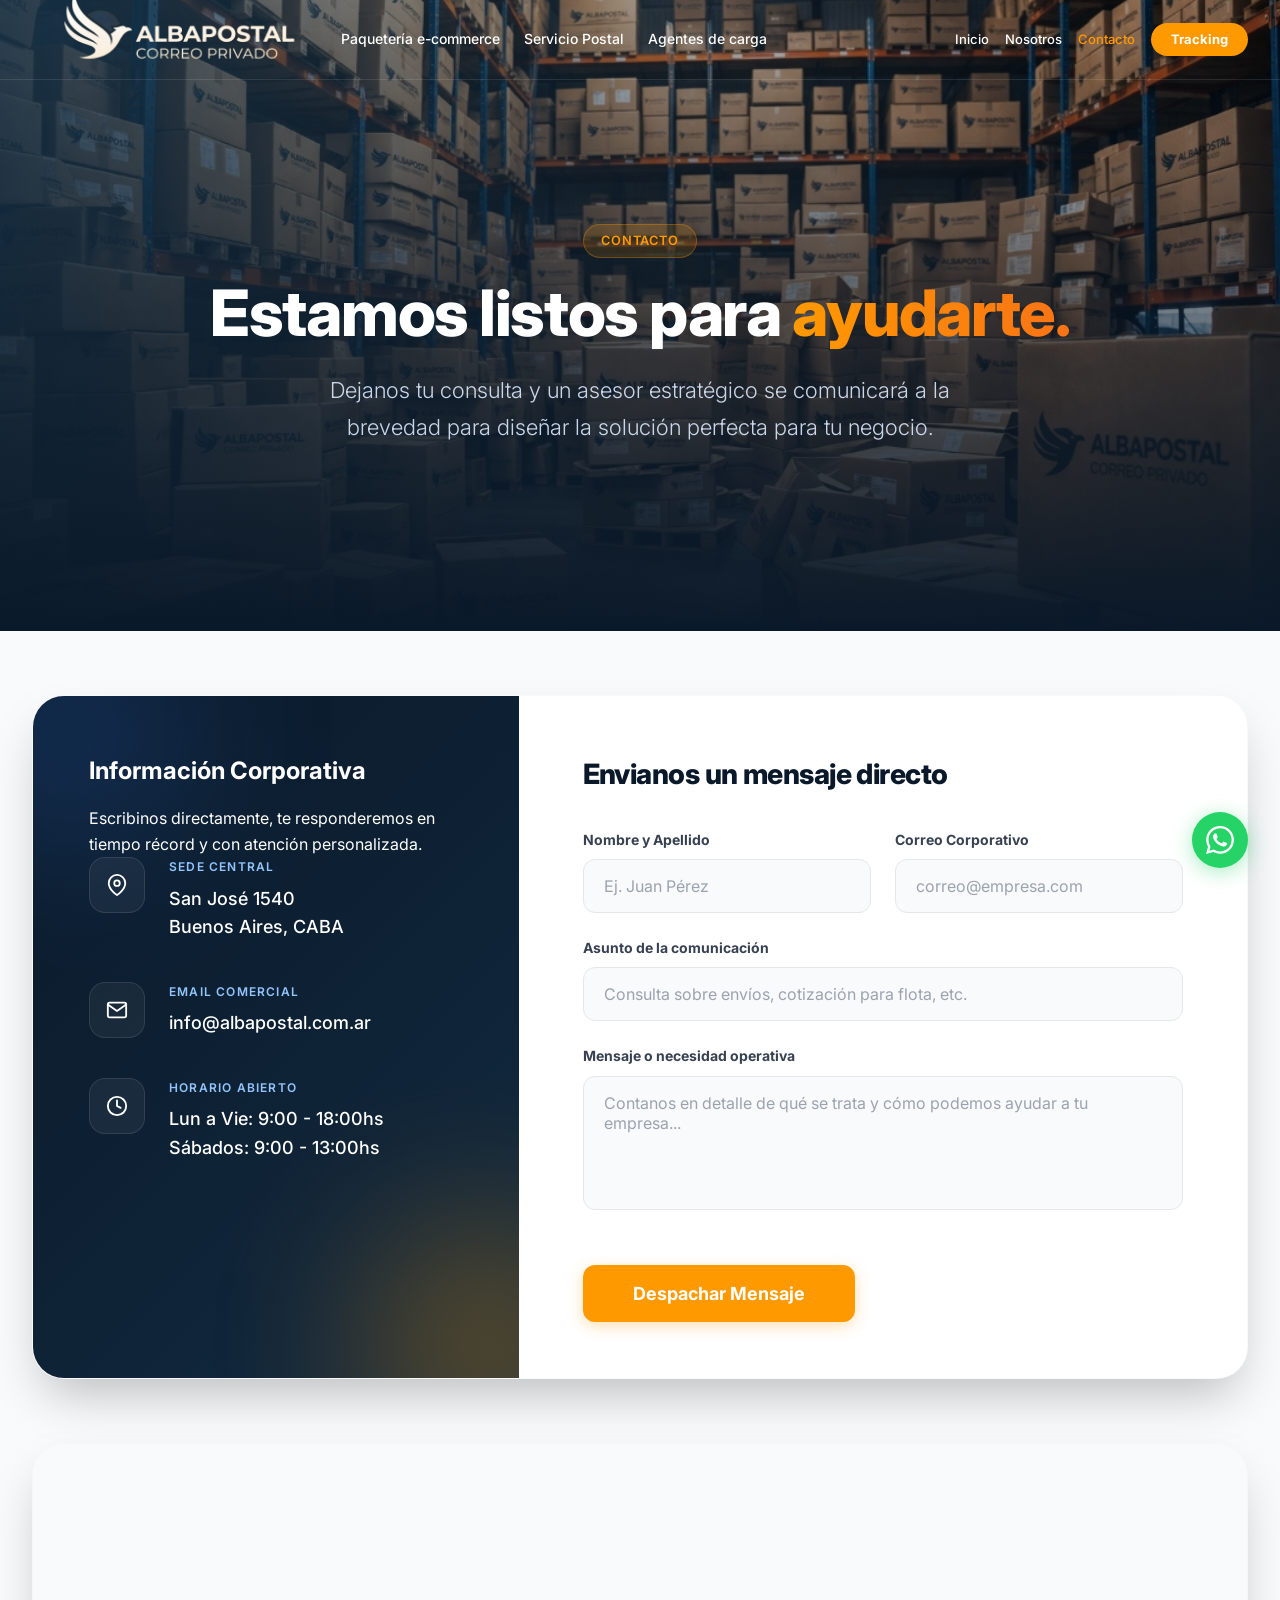
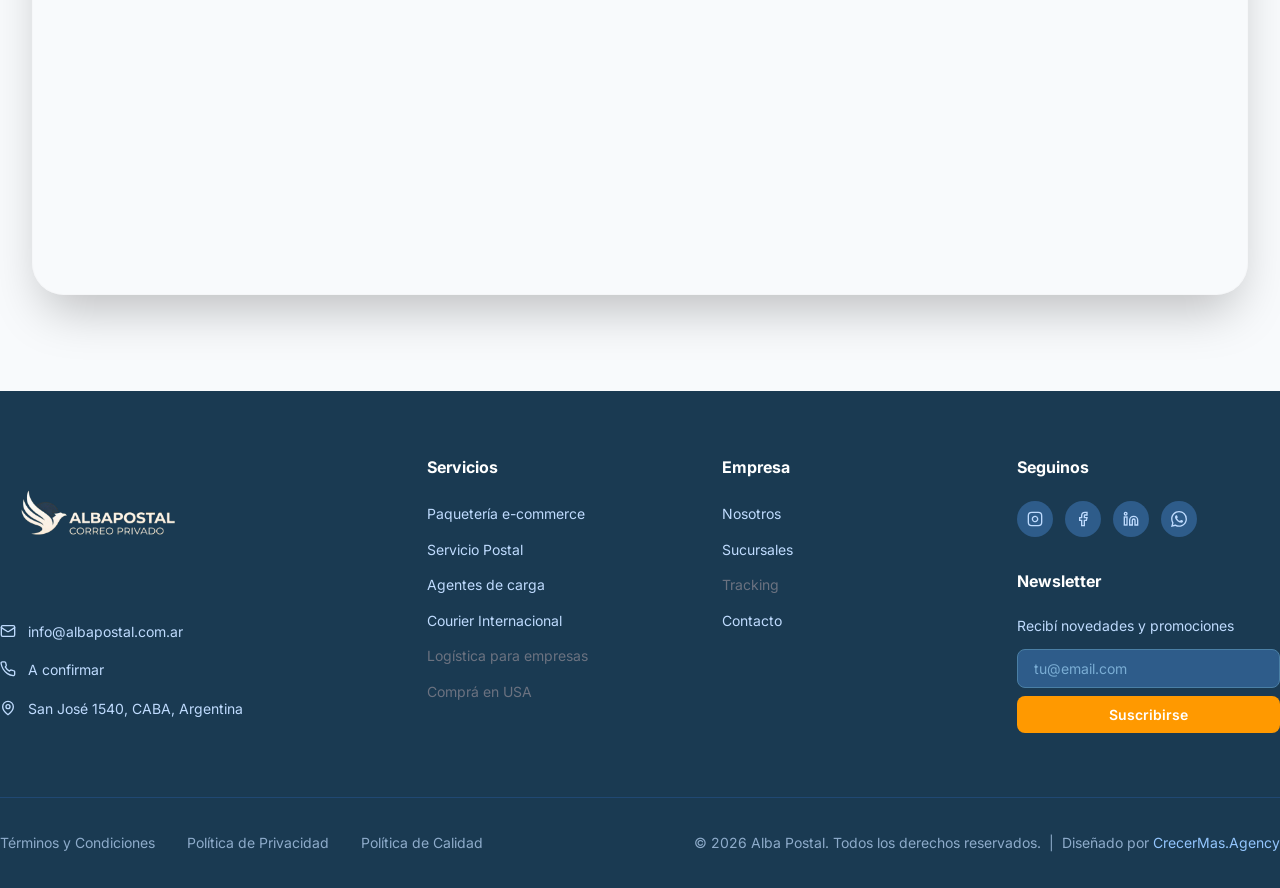
==== commit 88f36ed3: "Equalize hero overlays, fix contacto layout, pillar cards 3-col animated - All hero overlays (home +" ====
--- a/contacto.html
+++ b/contacto.html
@@ -13,20 +13,22 @@
 <body>
   <div id="navbar-placeholder"></div>
 
+  <!-- HERO -->
+  <div class="page-hero">
+    <div class="page-hero-bg">
+      <img src="/images/contact_bg.jpg" alt="Contacto Alba Postal">
+      <div class="page-hero-overlay-r"></div>
+      <div class="page-hero-overlay-t"></div>
+    </div>
+    <div class="container page-hero-content">
+      <span class="page-hero-tag">Contacto</span>
+      <h1 class="page-hero-h1">Estamos listos para <span class="gradient-text">ayudarte.</span></h1>
+      <p class="page-hero-p">Dejanos tu consulta y un asesor estratégico se comunicará a la brevedad para diseñar la solución perfecta para tu negocio.</p>
+    </div>
+  </div>
+
   <div class="contacto-page">
-    <!-- Dark background header -->
-    <div class="contacto-bg">
-      <img src="/images/contact_bg.jpg" alt="Contacto Alba Postal">
-      <div class="contacto-overlay-grad"></div>
-    </div>
-
-    <div class="container contacto-inner">
-      <!-- Header -->
-      <div class="contacto-header">
-        <h1>Estamos listos para <span class="gradient-text">ayudarte.</span></h1>
-        <p>Dejanos tu consulta y un asesor estratégico se comunicará a la brevedad para diseñar la solución perfecta para tu negocio.</p>
-      </div>
-
+    <div class="container" style="padding-top:4rem;padding-bottom:6rem">
       <!-- Card -->
       <div class="contacto-card">
         <!-- Dark info panel -->
--- a/css/styles.css
+++ b/css/styles.css
@@ -465,7 +465,7 @@
 }
 .hero-overlay-l {
   position: absolute; inset: 0;
-  background: linear-gradient(to right, rgba(26,58,82,.9), transparent);
+  background: linear-gradient(to right, rgba(26,58,82,.80) 0%, rgba(26,58,82,.3) 50%, transparent 100%);
 }
 .hero-grid-overlay {
   position: absolute; inset: 0;
@@ -544,7 +544,7 @@
 .stats-section { padding: 4rem 0; background: #fff; }
 .stats-title { font-size: clamp(1.5rem, 3vw, 2rem); font-weight: 700; color: var(--primary); text-align: center; margin-bottom: 3rem; }
 .stats-grid { display: grid; grid-template-columns: repeat(2, 1fr); gap: 1.5rem; }
-@media (min-width: 1024px) { .stats-grid { grid-template-columns: repeat(4, 1fr); } }
+@media (min-width: 1024px) { .stats-grid { grid-template-columns: repeat(3, 1fr); } }
 .stat-card {
   display: flex; flex-direction: column; align-items: center; text-align: center;
   padding: 2rem;
@@ -1034,38 +1034,38 @@
    =========================== */
 .page-hero {
   position: relative;
-  padding: 8rem 0 5rem;
+  padding: 10rem 0 7rem;
   background: var(--navy);
   overflow: hidden;
 }
-@media (min-width: 1024px) { .page-hero { padding: 12rem 0 8rem; } }
+@media (min-width: 1024px) { .page-hero { padding: 14rem 0 9rem; } }
 .page-hero-bg {
   position: absolute; inset: 0;
 }
 .page-hero-bg img {
   width: 100%; height: 100%;
   object-fit: cover;
-  opacity: .4;
+  opacity: .9;
 }
 .page-hero-overlay-r {
   position: absolute; inset: 0;
-  background: linear-gradient(to right, var(--navy) 30%, rgba(10,25,41,.8) 60%, rgba(10,25,41,.3));
+  background: linear-gradient(to right, rgba(26,58,82,.80) 0%, rgba(26,58,82,.3) 50%, transparent 100%);
 }
 .page-hero-overlay-t {
   position: absolute; inset: 0;
-  background: linear-gradient(to top, var(--navy), transparent);
-}
-.page-hero-content { position: relative; z-index: 2; }
+  background: linear-gradient(to top, var(--navy) 0%, rgba(10,25,41,.6) 40%, transparent 100%);
+}
+.page-hero-content { position: relative; z-index: 2; text-align: center; }
 .page-hero-tag {
   display: inline-block;
-  padding: .25rem .75rem;
+  padding: .35rem 1.1rem;
   border-radius: 9999px;
-  background: rgba(255,153,0,.1);
-  border: 1px solid rgba(255,153,0,.2);
-  font-size: .75rem; font-weight: 700;
-  text-transform: uppercase; letter-spacing: .15em;
+  background: rgba(255,153,0,.15);
+  border: 1px solid rgba(255,153,0,.3);
+  font-size: .8rem; font-weight: 600;
+  text-transform: uppercase; letter-spacing: .06em;
   color: var(--accent);
-  margin-bottom: 1.5rem;
+  margin-bottom: 1.25rem;
 }
 .page-hero-h1 {
   font-size: clamp(2.25rem, 5vw, 4.5rem);
@@ -1073,7 +1073,8 @@
   color: #fff;
   line-height: 1.1;
   letter-spacing: -.02em;
-  margin-bottom: 1.5rem;
+  margin: 0 auto 1.5rem;
+  max-width: 56rem;
 }
 .page-hero-p {
   font-size: clamp(1rem, 2vw, 1.375rem);
@@ -1081,7 +1082,7 @@
   font-weight: 300;
   max-width: 40rem;
   line-height: 1.7;
-  margin-bottom: 2.5rem;
+  margin: 0 auto 2.5rem;
 }
 
 /* ===========================
@@ -1486,7 +1487,7 @@
   overflow: hidden;
   z-index: 0;
 }
-.contacto-bg img { position: absolute; inset: 0; width: 100%; height: 100%; object-fit: cover; mix-blend-mode: luminosity; opacity: .8; }
+.contacto-bg img { position: absolute; inset: 0; width: 100%; height: 100%; object-fit: cover; opacity: .9; }
 .contacto-bg::after {
   content: '';
   position: absolute; inset: 0;
@@ -1495,14 +1496,14 @@
 .contacto-bg::before {
   content: '';
   position: absolute; inset: 0;
-  background: linear-gradient(to right, rgba(26,58,82,.9), transparent);
+  background: linear-gradient(to right, rgba(10,25,41,.72) 0%, rgba(10,25,41,.35) 45%, rgba(10,25,41,.1) 100%);
   z-index: 1;
 }
-.contacto-overlay-grad { position: absolute; inset: 0; background: linear-gradient(to top, var(--navy), rgba(10,25,41,.7), transparent); z-index: 1; }
+.contacto-overlay-grad { position: absolute; inset: 0; background: linear-gradient(to top, rgba(10,25,41,.75) 0%, rgba(10,25,41,.2) 40%, transparent 100%); z-index: 1; }
 
 .contacto-page { background: var(--gray-50); min-height: 100vh; position: relative; }
-.contacto-inner { position: relative; z-index: 10; padding-top: 8rem; padding-bottom: 6rem; }
-.contacto-header { text-align: center; max-width: 56rem; margin: 0 auto 4rem; padding-top: 2.5rem; }
+.contacto-inner { position: relative; z-index: 10; padding-top: 5rem; padding-bottom: 6rem; }
+.contacto-header { text-align: center; max-width: 56rem; margin: 0 auto 4rem; padding-top: 1rem; }
 .contacto-header h1 { font-size: clamp(2.5rem, 6vw, 4.5rem); font-weight: 800; color: #fff; letter-spacing: -.02em; margin-bottom: 1.5rem; }
 .contacto-header p  { font-size: clamp(1rem, 2vw, 1.375rem); color: var(--blue-100); font-weight: 300; opacity: .9; }
 
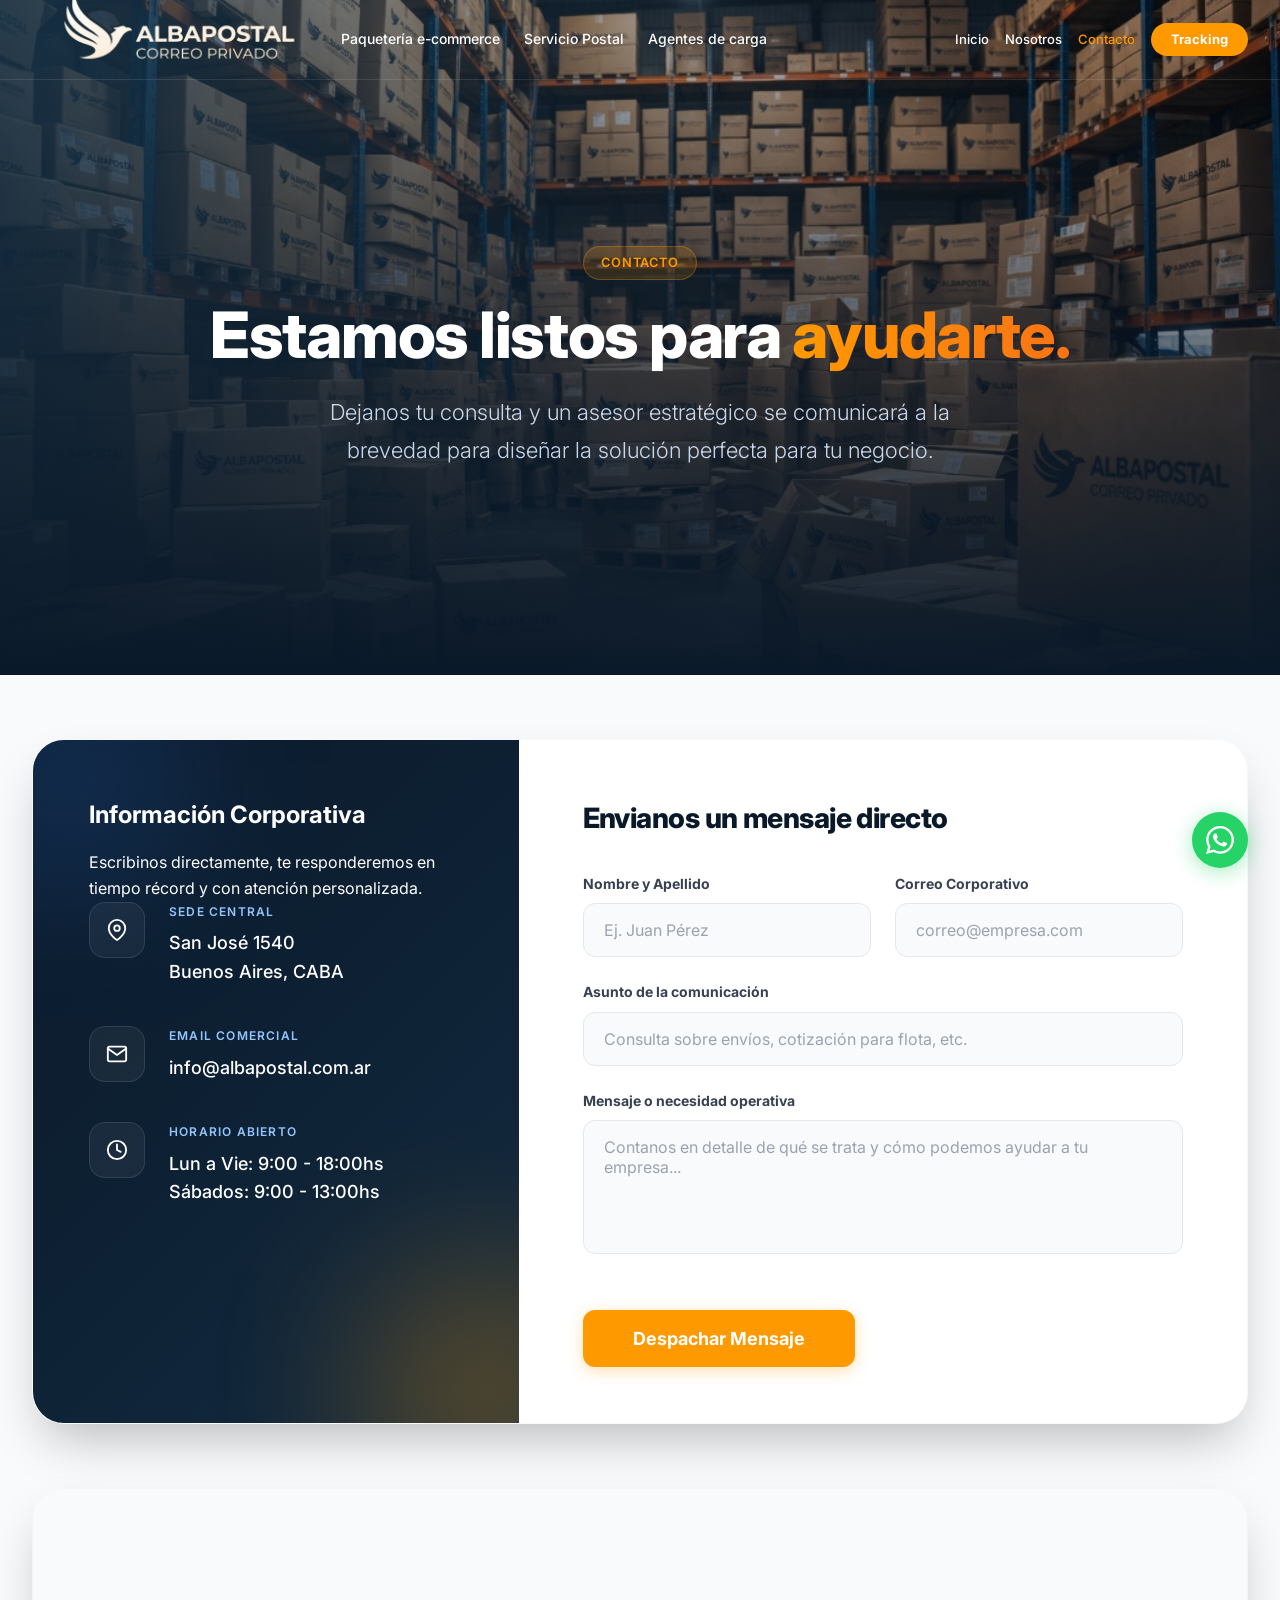
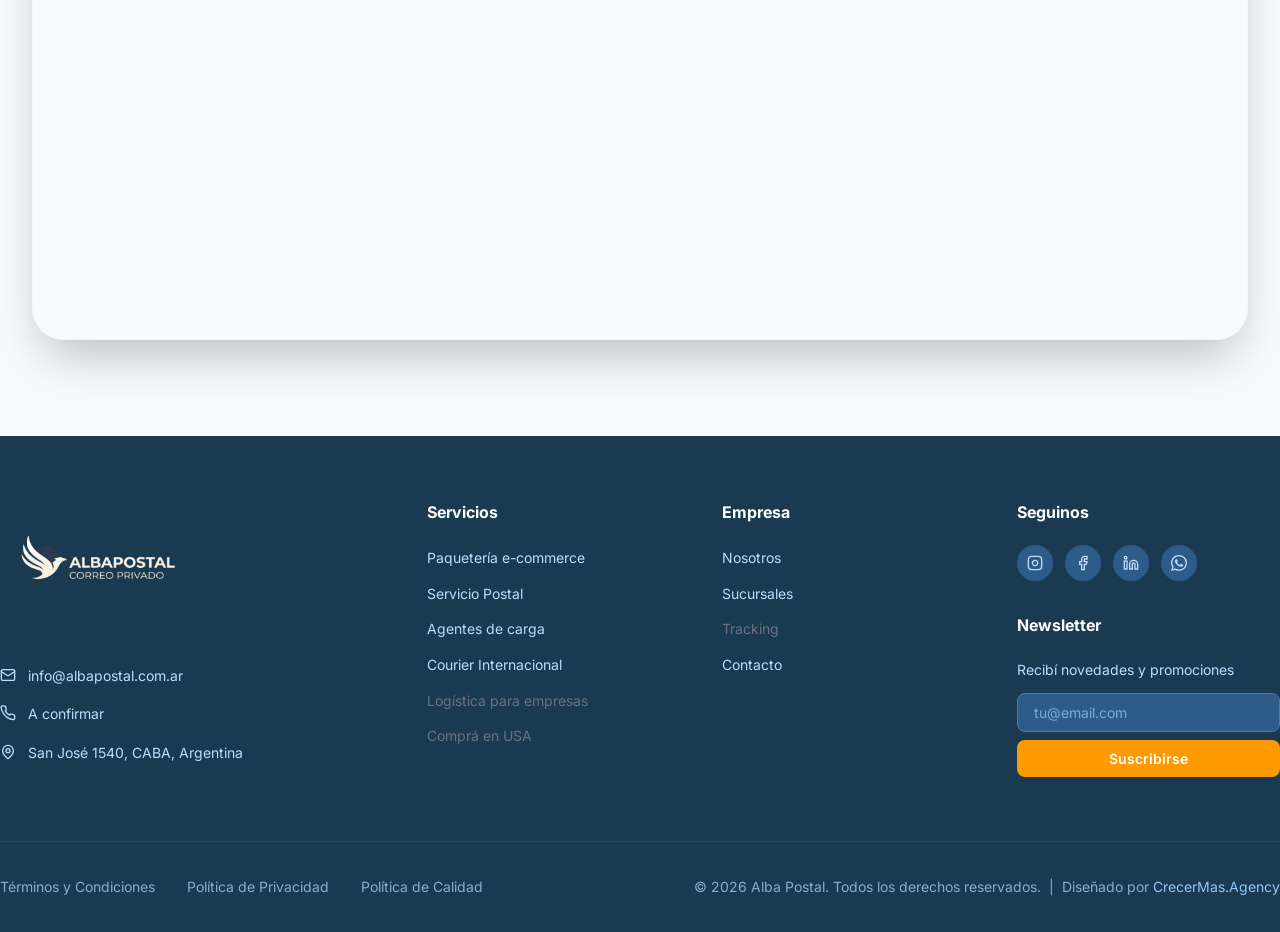
==== commit 4cae9535: "Fix pillar cards overlap, contacto height, WhatsApp, forms to email - logistica-ecommerce: remove tr" ====
--- a/contacto.html
+++ b/contacto.html
@@ -75,20 +75,20 @@
             <div style="display:grid;gap:1.5rem;grid-template-columns:1fr" class="contact-form-grid">
               <div>
                 <label class="contacto-label">Nombre y Apellido</label>
-                <input type="text" class="contacto-input" placeholder="Ej. Juan Pérez">
+                <input type="text" name="nombre" class="contacto-input" placeholder="Ej. Juan Pérez">
               </div>
               <div>
                 <label class="contacto-label">Correo Corporativo</label>
-                <input type="email" class="contacto-input" placeholder="correo@empresa.com">
+                <input type="email" name="email" class="contacto-input" placeholder="correo@empresa.com">
               </div>
             </div>
             <div>
               <label class="contacto-label">Asunto de la comunicación</label>
-              <input type="text" class="contacto-input" placeholder="Consulta sobre envíos, cotización para flota, etc.">
+              <input type="text" name="asunto" class="contacto-input" placeholder="Consulta sobre envíos, cotización para flota, etc.">
             </div>
             <div>
               <label class="contacto-label">Mensaje o necesidad operativa</label>
-              <textarea rows="5" class="contacto-input" placeholder="Contanos en detalle de qué se trata y cómo podemos ayudar a tu empresa..."></textarea>
+              <textarea rows="5" name="mensaje" class="contacto-input" placeholder="Contanos en detalle de qué se trata y cómo podemos ayudar a tu empresa..."></textarea>
             </div>
             <div style="padding-top:1.5rem">
               <button type="submit" class="btn btn-accent btn-lg" style="padding-left:3rem;padding-right:3rem">Despachar Mensaje</button>
--- a/css/styles.css
+++ b/css/styles.css
@@ -1035,10 +1035,14 @@
 .page-hero {
   position: relative;
   padding: 10rem 0 7rem;
+  min-height: 75vh;
+  display: flex;
+  align-items: center;
   background: var(--navy);
   overflow: hidden;
 }
 @media (min-width: 1024px) { .page-hero { padding: 14rem 0 9rem; } }
+.page-hero > .container { width: 100%; }
 .page-hero-bg {
   position: absolute; inset: 0;
 }
